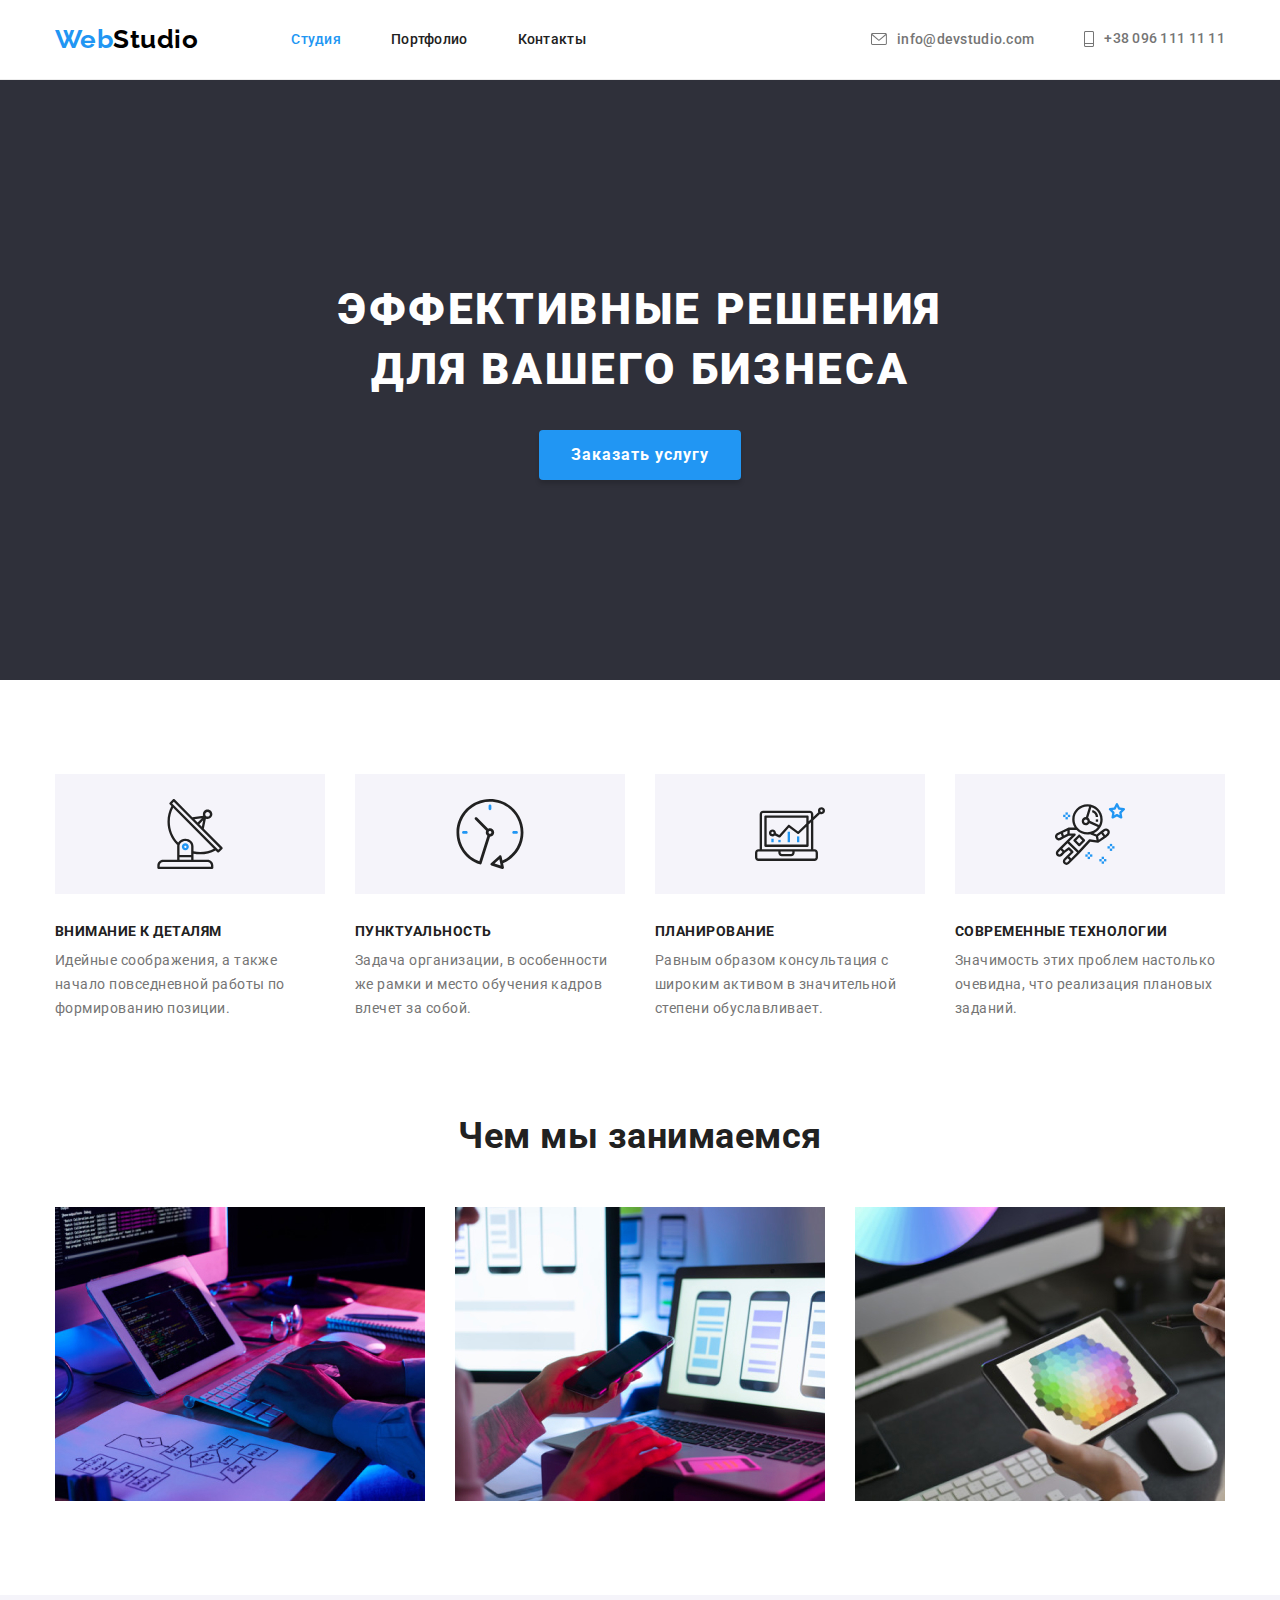
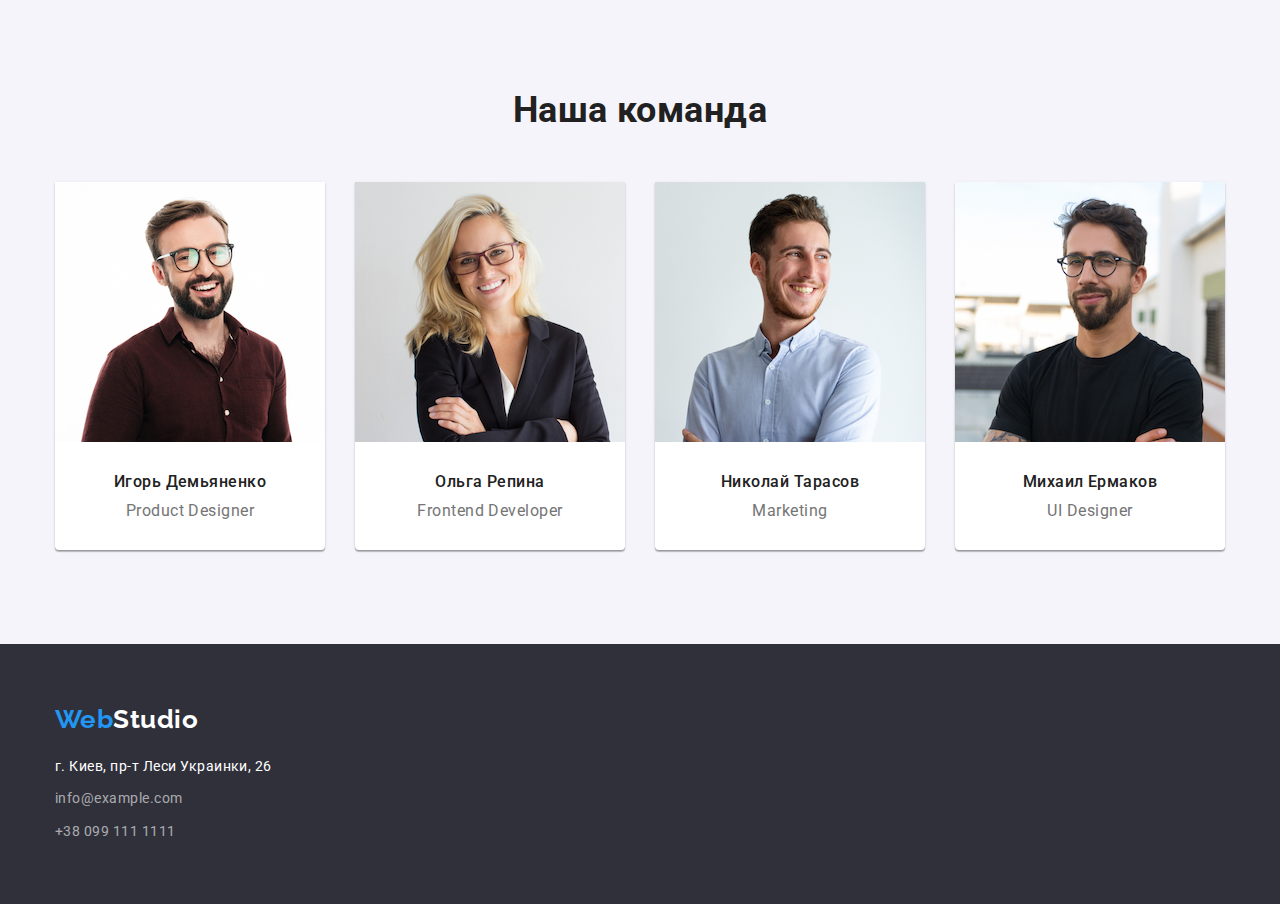
==== index.html @ 8b94e5d0 "Добавляет иконки в секцию особенностей" ====
<!DOCTYPE html>
<html lang="ru">

<head>
  <meta charset="UTF-8">
  <meta http-equiv="X-UA-Compatible" content="IE=edge">
  <meta name="viewport" content="width=device-width, initial-scale=1.0">
  <title>WebStudio | эффективные решения для вашего бизнеса</title>
  <link rel="preconnect" href="https://fonts.gstatic.com">
  <link
    href="https://fonts.googleapis.com/css2?family=Raleway:wght@700&family=Roboto:wght@400;500;700;900&display=swap"
    rel="stylesheet">
  <link rel="stylesheet"
    href="https://cdnjs.cloudflare.com/ajax/libs/modern-normalize/1.0.0/modern-normalize.min.css">
  <link rel="stylesheet" href="./css/styles.css">
</head>

<body>

  <!-- Шапка сайта -->
  <header class="main-header">
    <div class="header-container container">
      <nav class="navigation">
        <a class="logo link" href="./index.html" lang="en">
          <span class="logo-accent">Web</span>Studio
        </a>
        <ul class="menu list">
          <li class="menu-item">
            <a class="menu-link link current" href="./index.html">Студия</a>
          </li>
          <li class="menu-item">
            <a class="menu-link link" href="./portfolio.html">Портфолио</a>
          </li>
          <li class="menu-item">
            <a class="menu-link link" href="">Контакты</a>
          </li>
        </ul>
      </nav>
      <ul class="contacts list">
        <li class="contacts-item">
          <a class="contacts-link link" href="mailto:info@devstudio.com" target="_blank"
            rel="noopener noreferrer">
            <svg class="contacts-link-icon" width="16px" height="12px">
              <use href="/images/svg/icons.svg#icon-mail"></use>
            </svg>
            info@devstudio.com
          </a>
        </li>
        <li class="contacts-item">
          <a class="contacts-link link" href="tel:+380961111111">
            <svg class="contacts-link-icon" width="10px" height="16px">
              <use href="/images/svg/icons.svg#icon-phone"></use>
            </svg>+38 096 111 11 11</a>
        </li>
      </ul>
    </div>
  </header>

  <main>

    <!-- Секция герой -->
    <section class="hero">
      <div class="container">
        <h1 class="heading">Эффективные решения для вашего бизнеса</h1>
        <button class="hero-button" type="button">Заказать услугу</button>
      </div>
    </section>

    <!-- Секция особенноестей -->
    <section class="features">
      <div class="container">
        <h2 class="visually-hidden">Наши особенности</h2>
        <ul class="features-list list">
          <li class="features-item">
            <div class="features-item-illustration">
              <svg class="features-item-illustration-icon" width="70px" height="70px">
                <use href="/images/svg/icons.svg#icon-antenna"></use>
              </svg>
            </div>
            <h3 class="features-heading">Внимание к деталям</h3>
            <p class="features-paragraph">Идейные соображения, а также начало
              повседневной работы по формированию позиции.</p>
          </li>
          <li class="features-item">
            <div class="features-item-illustration">
              <svg class="features-item-illustration-icon" width="70px" height="70px">
                <use href="/images/svg/icons.svg#icon-clock"></use>
              </svg>
            </div>
            <h3 class="features-heading">Пунктуальность</h3>
            <p class="features-paragraph">Задача организации, в особенности же
              рамки и место обучения кадров влечет за собой.</p>
          </li>
          <li class="features-item">
            <div class="features-item-illustration">
              <svg class="features-item-illustration-icon" width="70px" height="70px">
                <use href="/images/svg/icons.svg#icon-diagram"></use>
              </svg>
            </div>
            <h3 class="features-heading">Планирование</h3>
            <p class="features-paragraph">Равным образом консультация с широким
              активом в значительной степени обуславливает.</p>
          </li>
          <li class="features-item">
            <div class="features-item-illustration">
              <svg class="features-item-illustration-icon" width="70px" height="70px">
                <use href="/images/svg/icons.svg#icon-astronaut"></use>
              </svg>
            </div>
            <h3 class="features-heading">Современные технологии</h3>
            <p class="features-paragraph">Значимость этих проблем настолько
              очевидна, что реализация плановых заданий.</p>
          </li>
        </ul>
      </div>
    </section>

    <!-- Секция "Чем мы занимаемся"-->
    <section class="doing">
      <div class="container">
        <h2 class="section-heading">Чем мы занимаемся</h2>
        <ul class="doing-list list">
          <li class="doing-item">
            <img src="./images/work-process/work-process-1.jpg"
              alt="Программист пишет код" width="370" height="294">
          </li>
          <li class="doing-item">
            <img src="./images/work-process/work-process-2.jpg"
              alt="Дизайнер разрабатывает интерфейс" width="370" height="294">
          </li>
          <li class="doing-item">
            <img src="./images/work-process/work-process-3.jpg"
              alt="Дизайнер подбирает палитру на планшете" width="370" height="294">
          </li>
        </ul>
      </div>
    </section>

    <!-- Секция "Наша команда"-->
    <section class="team">
      <div class="container">
        <h2 class="section-heading">Наша команда</h2>
        <ul class="team-list list">
          <li class="team-item">
            <img src="./images/team/ihor-demianenko.jpg"
              alt="Член команды позирует для фото и улыбается" width="270" height="260">
            <div class="team-desc">
              <h3 class="section-subheading">Игорь Демьяненко</h3>
              <p class="profession" lang="en">Product Designer</p>
            </div>
          </li>
          <li class="team-item">
            <img src="./images/team/olha-repina.jpg"
              alt="Член команды позирует для фото и улыбается" width="270" height="260">
            <div class="team-desc">
              <h3 class="section-subheading">Ольга Репина</h3>
              <p class="profession" lang="en">Frontend Developer</p>
            </div>
          </li>
          <li class="team-item">
            <img src="./images/team/nykolai-tarasov.jpg"
              alt="Член команды позирует для фото и улыбается" width="270" height="260">
            <div class="team-desc">
              <h3 class="section-subheading">Николай Тарасов</h3>
              <p class="profession" lang="en">Marketing</p>
            </div>
          </li>
          <li class="team-item">
            <img src="./images/team/mykhayl-ermakov.jpg"
              alt="Член команды позирует для фото и улыбается" width="270" height="260">
            <div class="team-desc">
              <h3 class="section-subheading">Михаил Ермаков</h3>
              <p class="profession" lang="en">UI Designer</p>
            </div>
          </li>
        </ul>
      </div>
    </section>
  </main>

  <!-- Футер сайта -->
  <footer class="main-footer">
    <div class="container">
      <a class="footer-logo link" href="./index.html" lang="en">
        <span class="logo-accent">Web</span>Studio
      </a>
      <address class="footer-contacts">
        <ul class="list">
          <li class="footer-contacts-item">
            <a class="address-link link" href="https://goo.gl/maps/T2K9LCpTaU9NKCbx8"
              target="_blank" rel="noopener noreferrer">г. Киев, пр-т Леси Украинки,
              26</a>
          </li>
          <li class="footer-contacts-item">
            <a class="footer-contacts-link link" href="mailto:info@devstudio.com"
              target="_blank" rel="noopener noreferrer">info@example.com</a>
          </li>
          <li class="footer-contacts-item">
            <a class="footer-contacts-link link" href="tel:+380961111111">+38 099 111
              1111</a>
          </li>
        </ul>
      </address>
    </div>
  </footer>
</body>

</html>
---- css/styles.css ----
:root {
  --main-font: 'Roboto', sans-serif;
  --secondary-font: 'Raleway', sans-serif;
  --main-text-color: #212121;
  --secondary-text-color: #ffffff;
  --paragraph-text-color: #757575;
  --main-background-color: #ffffff;
  --secondary-background-color: #f5f4fa;
  --accent-color: #2196f3;
}

body {
  font-family: var(--main-font);
  color: var(--main-text-color);
  letter-spacing: 0.03em;
  background-color: var(--main-background-color);
}

/* Компоненты */
h1,
h2,
h3,
h4,
h5,
h6,
p {
  margin-top: 0;
  margin-bottom: 0;
}

ul,
ol {
  margin-top: 0;
  margin-bottom: 0;
  padding-left: 0;
}

img {
  display: block;
}

.link {
  color: var(--main-text-color);
  text-decoration: none;
}

.list {
  list-style: none;
}

.container {
  width: 1200px;
  padding-left: 15px;
  padding-right: 15px;
  margin-left: auto;
  margin-right: auto;
}

.section-heading {
  margin-bottom: 50px;
  font-size: 36px;
  line-height: 1.17;
  text-align: center;
}

/* Шапка сайта */

.main-header {
  border-bottom: 1px solid #ececec;
}

.header-container {
  display: flex;
}

.navigation,
.menu {
  display: flex;
  align-items: center;
}

.logo {
  margin-right: 93px;
  color: #000000;
  font-family: var(--secondary-font);
  font-weight: 700;
  font-size: 26px;
  line-height: 1.19;
}

.menu-item:not(:last-child) {
  margin-right: 50px;
}

.menu-link {
  display: block;
  padding-top: 32px;
  padding-bottom: 31px;
  font-weight: 500;
  font-size: 14px;
  line-height: 1.14;
  letter-spacing: 0.02em;
}

.contacts-link {
  display: flex;
  align-items: center;
  color: var(--paragraph-text-color);
  font-weight: 500;
  font-size: 14px;
  line-height: 1.14;
  letter-spacing: 0.02em;
}

.contacts-link-icon {
  display: block;
  margin-right: 10px;
  fill: var(--paragraph-text-color);
}

.contacts {
  display: flex;
  align-items: center;
  margin-left: auto;
}

.contacts-item:not(:last-child) {
  margin-right: 50px;
}

.logo-accent,
.current,
.menu-link:hover,
.menu-link:focus,
.contacts-link:hover,
.contacts-link:focus {
  color: var(--accent-color);
}

.contacts-link:hover .contacts-link-icon,
.contacts-link:focus .contacts-link-icon {
  fill: var(--accent-color);
}

/* Секция герой */
.hero {
  padding-top: 200px;
  padding-bottom: 200px;
  text-align: center;
  background-color: #2f303a;
}

.heading {
  padding-left: 280px;
  padding-right: 280px;
  margin-bottom: 30px;
  color: var(--secondary-text-color);
  font-weight: 900;
  font-size: 44px;
  line-height: 1.36;
  letter-spacing: 0.06em;
  text-transform: uppercase;
}

.hero-button {
  min-width: 200px;
  padding-top: 10px;
  padding-bottom: 10px;
  padding-left: 32px;
  padding-right: 32px;

  color: var(--secondary-text-color);
  font-family: var(--main-font);
  font-weight: 700;
  font-size: 16px;
  line-height: 1.87;
  letter-spacing: 0.06em;
  background-color: var(--accent-color);

  cursor: pointer;
  border: none;
  border-radius: 4px;
  box-shadow: 0px 4px 4px rgba(0, 0, 0, 0.15);
}
.hero-button:hover,
.hero-button:focus {
  background-color: #188ce8;
}

/* Секция особенностей */
.features {
  padding-top: 94px;
  padding-bottom: 47px;
}

.features-list {
  display: flex;
}

.visually-hidden {
  position: absolute;
  width: 1px;
  height: 1px;
  margin: -1px;
  border: 0;
  padding: 0;

  white-space: nowrap;
  clip-path: inset(100%);
  clip: rect(0 0 0 0);
  overflow: hidden;
}

.features-item-illustration {
  display: flex;
  justify-content: center;
  align-items: center;
  width: 270px;
  height: 120px;
  margin-bottom: 30px;
  background-color: var(--secondary-background-color);
}

.features-heading {
  margin-bottom: 10px;
  font-size: 14px;
  line-height: 1.14;
  text-transform: uppercase;
}

.features-paragraph {
  color: var(--paragraph-text-color);
  font-size: 14px;
  line-height: 1.71;
}

.features-item {
  flex-basis: calc((100% - 90px) / 4);
}

.features-item:not(:last-child) {
  margin-right: 30px;
}

/* Секция "Чем мы занимаемся" */
.doing {
  padding-top: 47px;
  padding-bottom: 94px;
}

.doing-list {
  display: flex;
}

.doing-item:not(:last-child) {
  margin-right: 30px;
}

/* Секция "Наша команда" */
.team {
  padding-top: 94px;
  padding-bottom: 94px;
  background-color: var(--secondary-background-color);
}

.team-list {
  display: flex;
  margin: -15px;
}

.team-item {
  margin: 15px;
  background: var(--main-background-color);
  box-shadow: 0px 1px 3px rgba(0, 0, 0, 0.12), 0px 1px 1px rgba(0, 0, 0, 0.14),
    0px 2px 1px rgba(0, 0, 0, 0.2);
  border-radius: 0px 0px 4px 4px;
}

.team-desc {
  padding-top: 30px;
  padding-bottom: 30px;
}

.section-subheading {
  font-weight: 500;
  font-size: 16px;
  line-height: 1.19;
  text-align: center;
  margin-bottom: 10px;
}

.profession {
  color: var(--paragraph-text-color);
  font-size: 16px;
  line-height: 1.19;
  text-align: center;
}

/* Футер сайта */

.main-footer {
  padding-top: 60px;
  padding-bottom: 60px;
  background-color: #2f303a;
}

.footer-logo {
  color: var(--secondary-text-color);
  font-family: var(--secondary-font);
  font-weight: 700;
  font-size: 26px;
  line-height: 1.19;
  display: inline-block;
  margin-bottom: 20px;
}

.footer-contacts {
  font-style: normal;
  font-size: 14px;
  line-height: 1.71;
}

.address-link {
  color: var(--secondary-text-color);
}

.footer-contacts-item:not(:last-child) {
  margin-bottom: 9px;
}

.footer-contacts-link {
  color: rgba(255, 255, 255, 0.6);
}
.footer-logo-accent,
.address-link:focus,
.address-link:hover,
.footer-contacts-link:focus,
.footer-contacts-link:hover {
  color: var(--accent-color);
}

/* Страница портфолио */

/* Секция портфолио */

.portfolio {
  padding-top: 94px;
  padding-bottom: 94px;
}

.filter-list {
  display: flex;
  justify-content: center;
  margin-bottom: 50px;
}

.filter-item:not(:last-child) {
  margin-right: 8px;
}

.filter-button {
  min-width: 73px;
  padding-top: 6px;
  padding-bottom: 6px;
  padding-left: 22px;
  padding-right: 22px;

  font-family: var(--main-font);
  color: var(--main-text-color);
  font-weight: 500;
  font-size: 16px;
  line-height: 1.62;
  background-color: var(--secondary-background-color);

  cursor: pointer;
  border: none;
  border-radius: 4px;
}

.filter-button:hover,
.filter-button:focus {
  color: var(--secondary-text-color);
  background-color: var(--accent-color);
  box-shadow: 0px 3px 1px rgba(0, 0, 0, 0.1), 0px 1px 2px rgba(0, 0, 0, 0.08),
    0px 2px 2px rgba(0, 0, 0, 0.12);
}

.portfolio-list {
  margin: -15px;
  display: flex;
  flex-wrap: wrap;
}

.portfolio-item {
  margin: 15px;
}

.card-content {
  padding-top: 20px;
  padding-bottom: 20px;
  padding-left: 24px;
  padding-right: 24px;

  border-left: 1px solid #eeeeee;
  border-right: 1px solid #eeeeee;
  border-bottom: 1px solid #eeeeee;
  box-sizing: border-box;
}

.portfolio-heading {
  font-size: 18px;
  line-height: 2;
  letter-spacing: 0.06em;
  margin-bottom: 4px;
}

.portfolio-paragraph {
  color: var(--paragraph-text-color);
  font-size: 16px;
  line-height: 1.87;
}
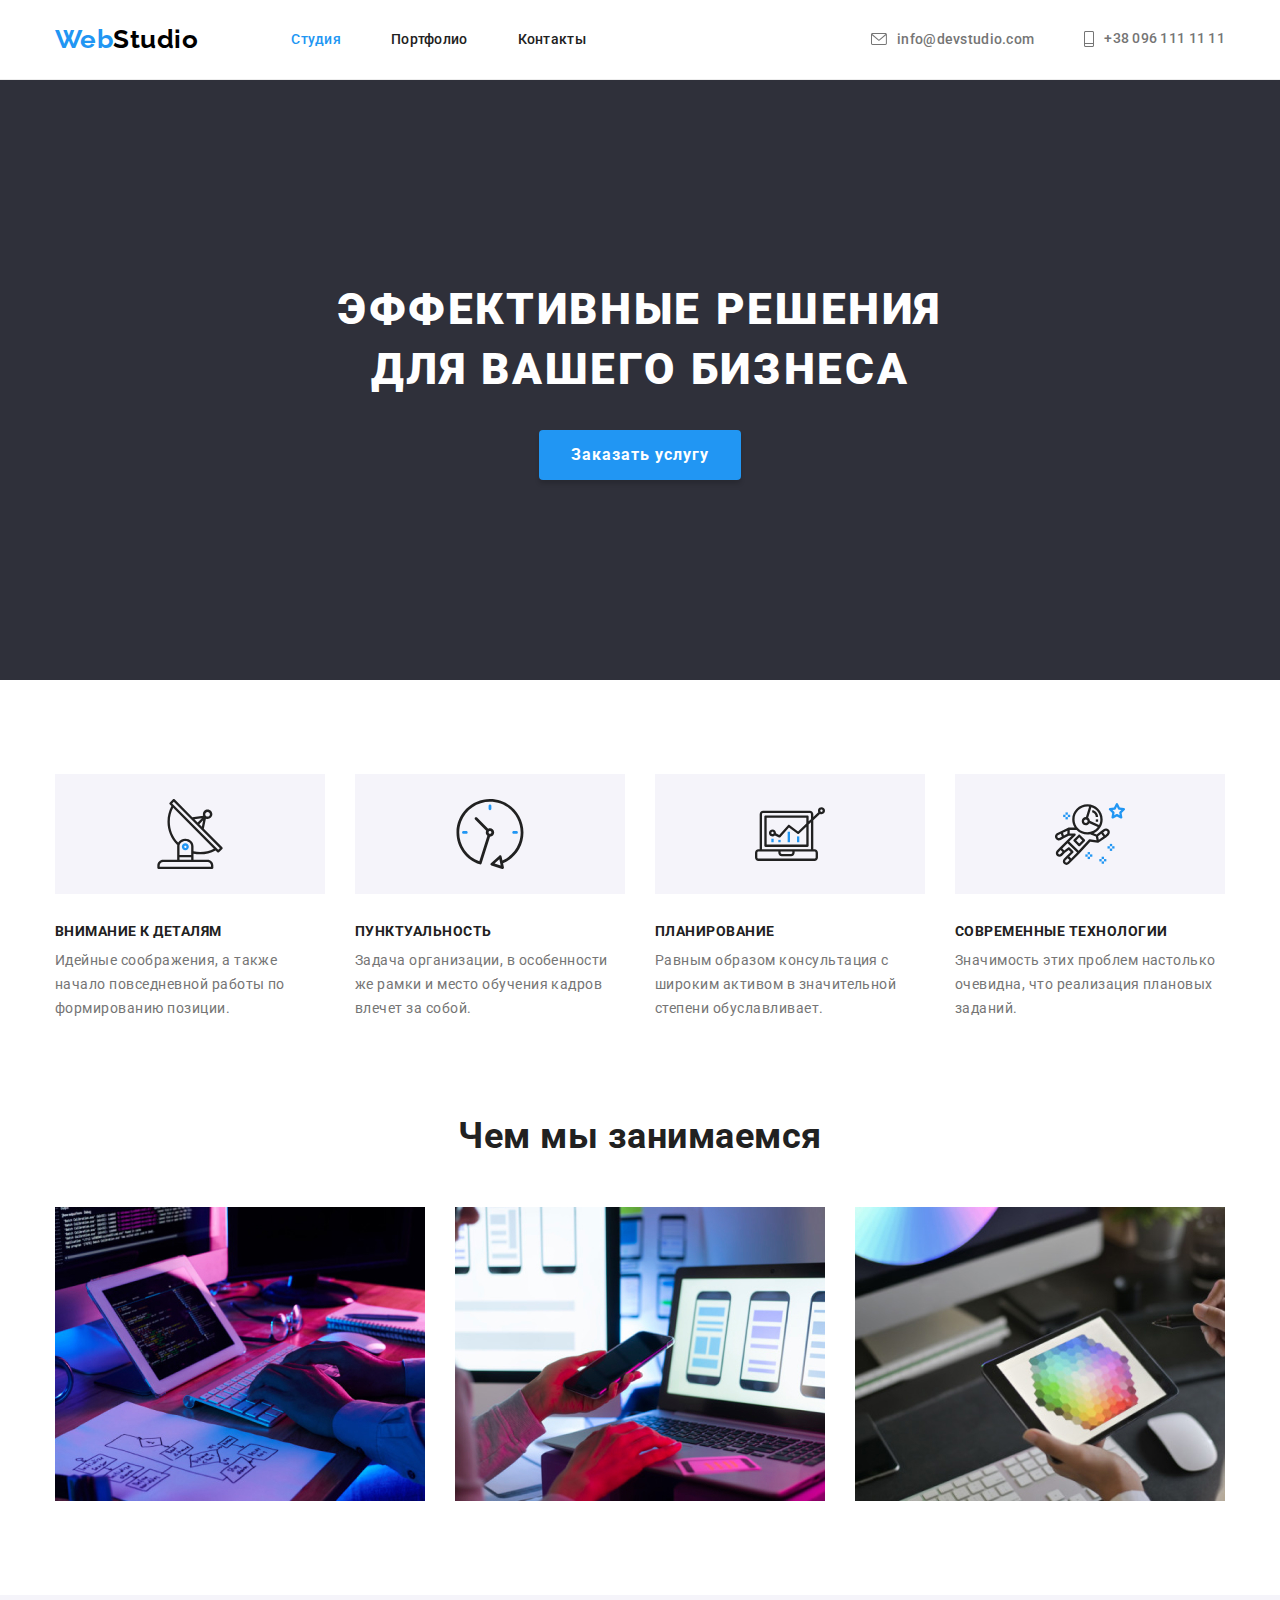
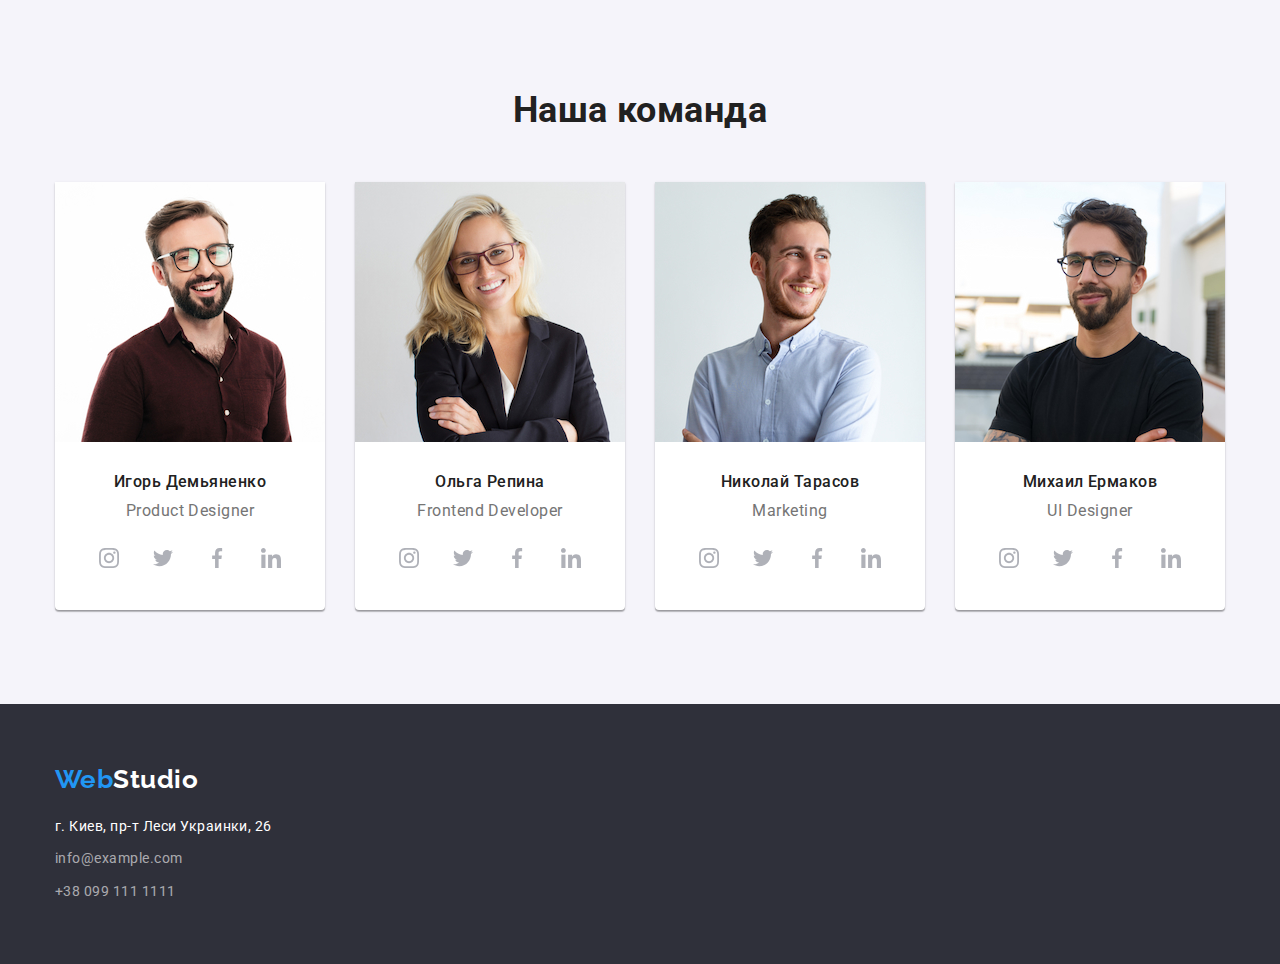
==== commit 96fe681d: "Добавляет команде иконки соцсетей" ====
--- a/index.html
+++ b/index.html
@@ -147,6 +147,37 @@
             <div class="team-desc">
               <h3 class="section-subheading">Игорь Демьяненко</h3>
               <p class="profession" lang="en">Product Designer</p>
+              <ul class="team-social-list list">
+                <li>
+                  <a class="team-social-item-link" href="">
+                    <svg class="team-social-icon" width="20px" height="20px">
+                      <use href="/images/svg/icons.svg#icon-instagram"></use>
+                    </svg>
+                  </a>
+                </li>
+                <li>
+                  <a class="team-social-item-link" href="" href="">
+                    <svg class="team-social-icon" width="20px" height="20px">
+                      <use href="/images/svg/icons.svg#icon-twitter"></use>
+                    </svg>
+                  </a>
+                </li>
+                <li>
+                  <a class="team-social-item-link" href="" href="">
+                    <svg class="team-social-icon" width="20px" height="20px">
+                      <use href="/images/svg/icons.svg#icon-facebook"></use>
+                    </svg>
+                  </a>
+                </li>
+                <!-- <-- class="team-social-item"? -->
+                <li>
+                  <a class="team-social-item-link" href="" href="">
+                    <svg class="team-social-icon" width="20px" height="20px">
+                      <use href="/images/svg/icons.svg#icon-linkedin"></use>
+                    </svg>
+                  </a>
+                </li>
+              </ul>
             </div>
           </li>
           <li class="team-item">
@@ -155,6 +186,37 @@
             <div class="team-desc">
               <h3 class="section-subheading">Ольга Репина</h3>
               <p class="profession" lang="en">Frontend Developer</p>
+              <ul class="team-social-list list">
+                <li>
+                  <a class="team-social-item-link" href="">
+                    <svg class="team-social-icon" width="20px" height="20px">
+                      <use href="/images/svg/icons.svg#icon-instagram"></use>
+                    </svg>
+                  </a>
+                </li>
+                <li>
+                  <a class="team-social-item-link" href="" href="">
+                    <svg class="team-social-icon" width="20px" height="20px">
+                      <use href="/images/svg/icons.svg#icon-twitter"></use>
+                    </svg>
+                  </a>
+                </li>
+                <li>
+                  <a class="team-social-item-link" href="" href="">
+                    <svg class="team-social-icon" width="20px" height="20px">
+                      <use href="/images/svg/icons.svg#icon-facebook"></use>
+                    </svg>
+                  </a>
+                </li>
+                <!-- <-- class="team-social-item"? -->
+                <li>
+                  <a class="team-social-item-link" href="" href="">
+                    <svg class="team-social-icon" width="20px" height="20px">
+                      <use href="/images/svg/icons.svg#icon-linkedin"></use>
+                    </svg>
+                  </a>
+                </li>
+              </ul>
             </div>
           </li>
           <li class="team-item">
@@ -163,6 +225,37 @@
             <div class="team-desc">
               <h3 class="section-subheading">Николай Тарасов</h3>
               <p class="profession" lang="en">Marketing</p>
+              <ul class="team-social-list list">
+                <li>
+                  <a class="team-social-item-link" href="">
+                    <svg class="team-social-icon" width="20px" height="20px">
+                      <use href="/images/svg/icons.svg#icon-instagram"></use>
+                    </svg>
+                  </a>
+                </li>
+                <li>
+                  <a class="team-social-item-link" href="" href="">
+                    <svg class="team-social-icon" width="20px" height="20px">
+                      <use href="/images/svg/icons.svg#icon-twitter"></use>
+                    </svg>
+                  </a>
+                </li>
+                <li>
+                  <a class="team-social-item-link" href="" href="">
+                    <svg class="team-social-icon" width="20px" height="20px">
+                      <use href="/images/svg/icons.svg#icon-facebook"></use>
+                    </svg>
+                  </a>
+                </li>
+                <!-- <-- class="team-social-item"? -->
+                <li>
+                  <a class="team-social-item-link" href="" href="">
+                    <svg class="team-social-icon" width="20px" height="20px">
+                      <use href="/images/svg/icons.svg#icon-linkedin"></use>
+                    </svg>
+                  </a>
+                </li>
+              </ul>
             </div>
           </li>
           <li class="team-item">
@@ -171,6 +264,37 @@
             <div class="team-desc">
               <h3 class="section-subheading">Михаил Ермаков</h3>
               <p class="profession" lang="en">UI Designer</p>
+              <ul class="team-social-list list">
+                <li>
+                  <a class="team-social-item-link" href="">
+                    <svg class="team-social-icon" width="20px" height="20px">
+                      <use href="/images/svg/icons.svg#icon-instagram"></use>
+                    </svg>
+                  </a>
+                </li>
+                <li>
+                  <a class="team-social-item-link" href="" href="">
+                    <svg class="team-social-icon" width="20px" height="20px">
+                      <use href="/images/svg/icons.svg#icon-twitter"></use>
+                    </svg>
+                  </a>
+                </li>
+                <li>
+                  <a class="team-social-item-link" href="" href="">
+                    <svg class="team-social-icon" width="20px" height="20px">
+                      <use href="/images/svg/icons.svg#icon-facebook"></use>
+                    </svg>
+                  </a>
+                </li>
+                <!-- <-- class="team-social-item"? -->
+                <li>
+                  <a class="team-social-item-link" href="" href="">
+                    <svg class="team-social-icon" width="20px" height="20px">
+                      <use href="/images/svg/icons.svg#icon-linkedin"></use>
+                    </svg>
+                  </a>
+                </li>
+              </ul>
             </div>
           </li>
         </ul>
--- a/css/styles.css
+++ b/css/styles.css
@@ -279,6 +279,8 @@
 .team-desc {
   padding-top: 30px;
   padding-bottom: 30px;
+  padding-left: 32px;
+  padding-right: 32px;
 }
 
 .section-subheading {
@@ -290,10 +292,41 @@
 }
 
 .profession {
+  margin-bottom: 16px;
   color: var(--paragraph-text-color);
   font-size: 16px;
   line-height: 1.19;
   text-align: center;
+}
+
+.team-social-list {
+  display: flex;
+  justify-content: space-between;
+}
+
+.team-social-item-link {
+  display: flex;
+  justify-content: center;
+  align-items: center;
+  width: 44px;
+  height: 44px;
+  background-color: var(--main-background-color);
+  border-radius: 50%;
+}
+
+.team-social-item-link:hover,
+.team-social-item-link:focus {
+  background-color: var(--accent-color);
+}
+
+.team-social-icon {
+  display: inline-block;
+  fill: #afb1b8;
+}
+
+.team-social-item-link:hover .team-social-icon,
+.team-social-item-link:focus .team-social-icon {
+  fill: var(--secondary-text-color);
 }
 
 /* Футер сайта */
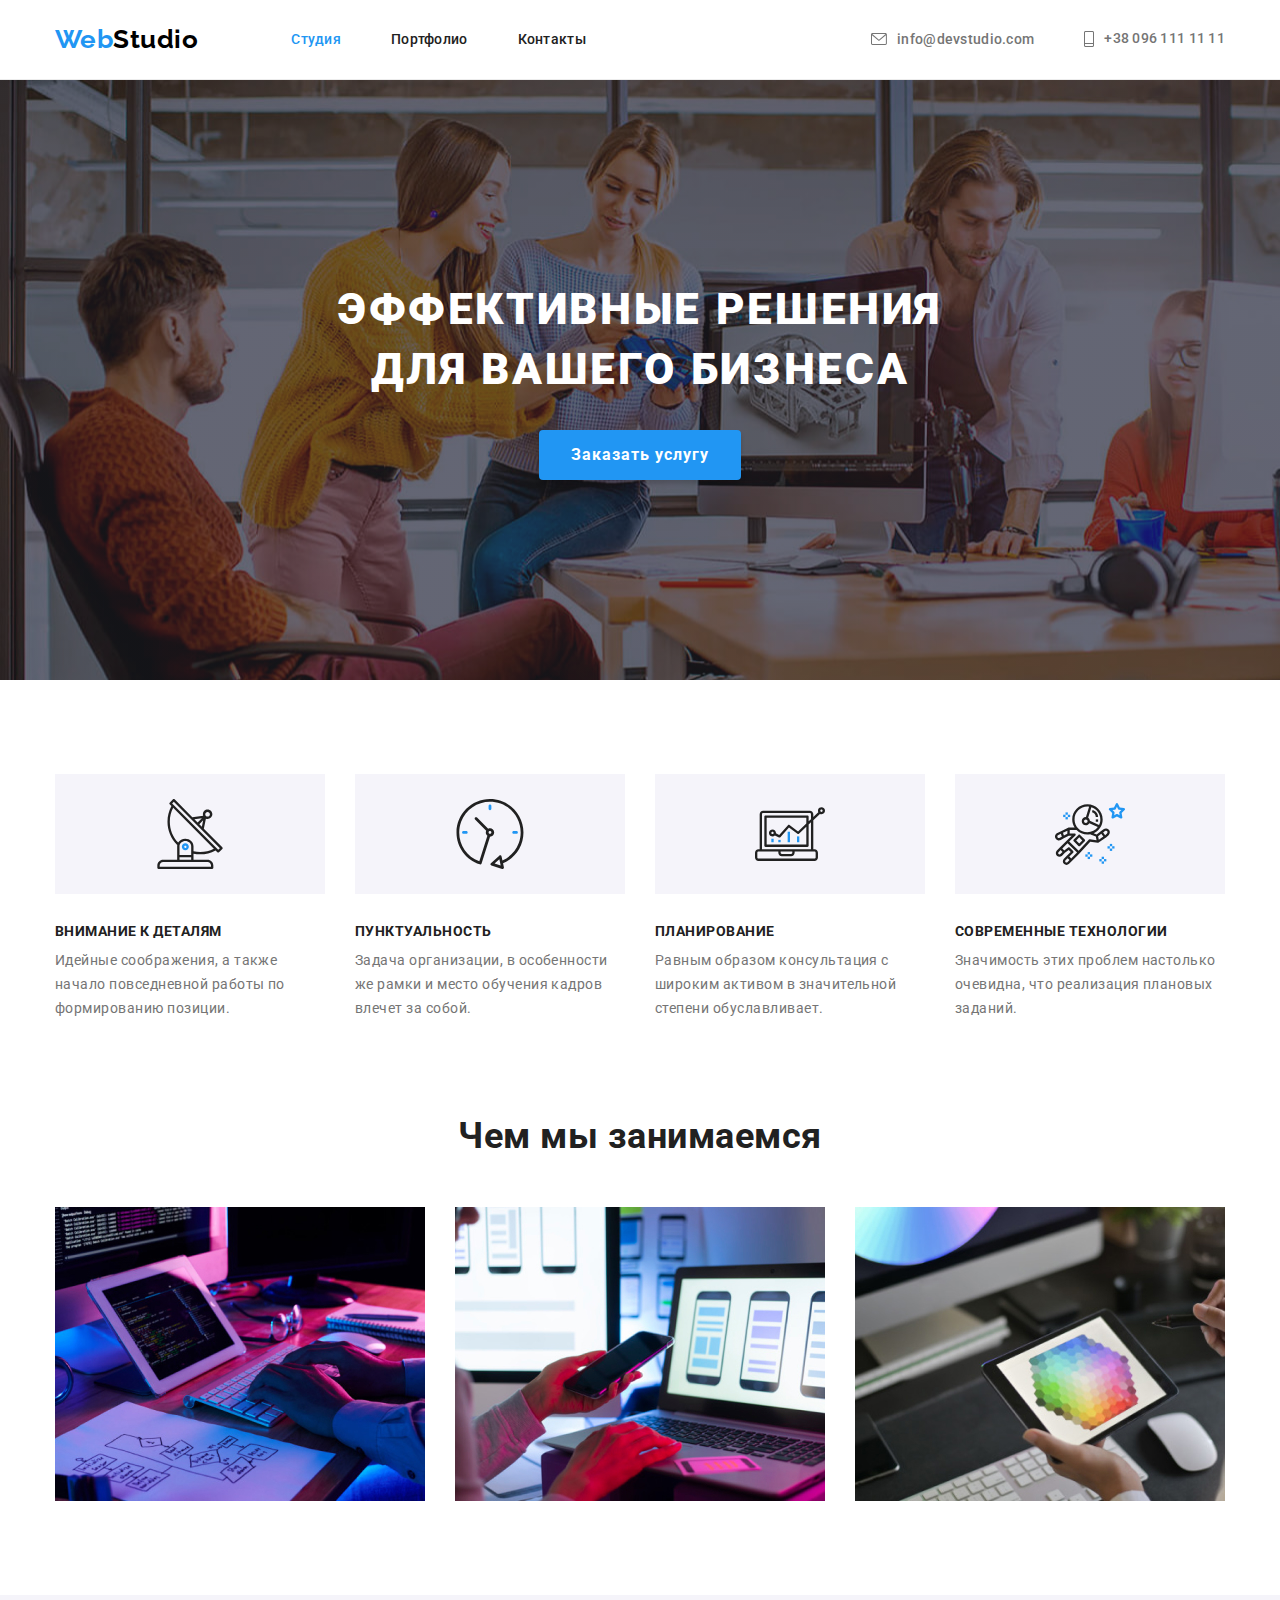
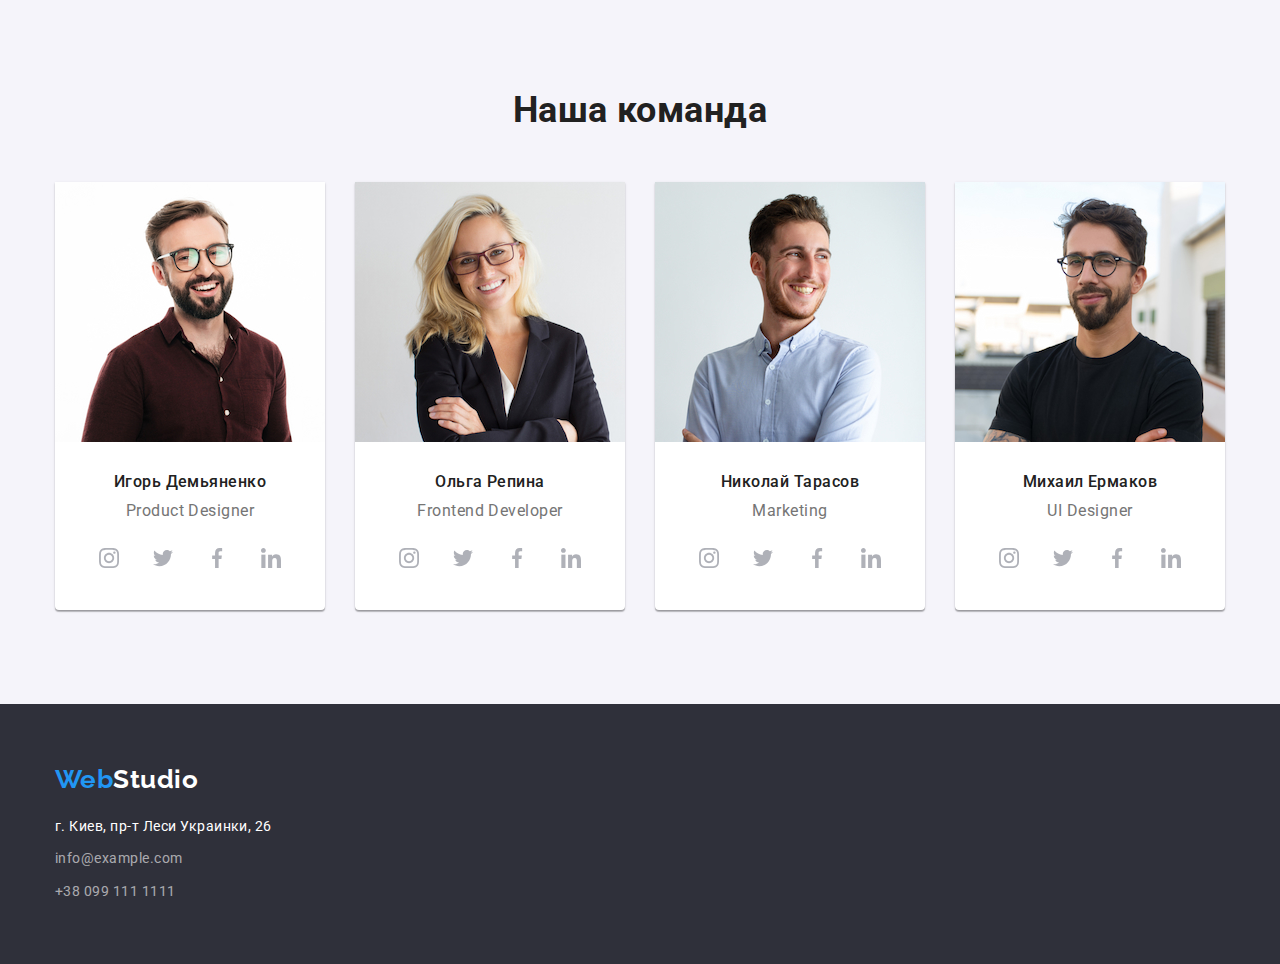
==== commit eb69e432: "Создает фон в секции герой" ====
--- a/index.html
+++ b/index.html
@@ -286,7 +286,6 @@
                     </svg>
                   </a>
                 </li>
-                <!-- <-- class="team-social-item"? -->
                 <li>
                   <a class="team-social-item-link" href="" href="">
                     <svg class="team-social-icon" width="20px" height="20px">
--- a/css/styles.css
+++ b/css/styles.css
@@ -144,10 +144,19 @@
 
 /* Секция герой */
 .hero {
+  max-width: 1600px;
   padding-top: 200px;
   padding-bottom: 200px;
+  margin-left: auto;
+  margin-right: auto;
   text-align: center;
-  background-color: #2f303a;
+  background-color: #c4c4c4;
+  background-image: linear-gradient(
+      hsla(235, 10%, 21%, 0.4),
+      hsla(235, 10%, 21%, 0.4)
+    ),
+    url(../images/hero.jpg);
+  background-size: cover;
 }
 
 .heading {
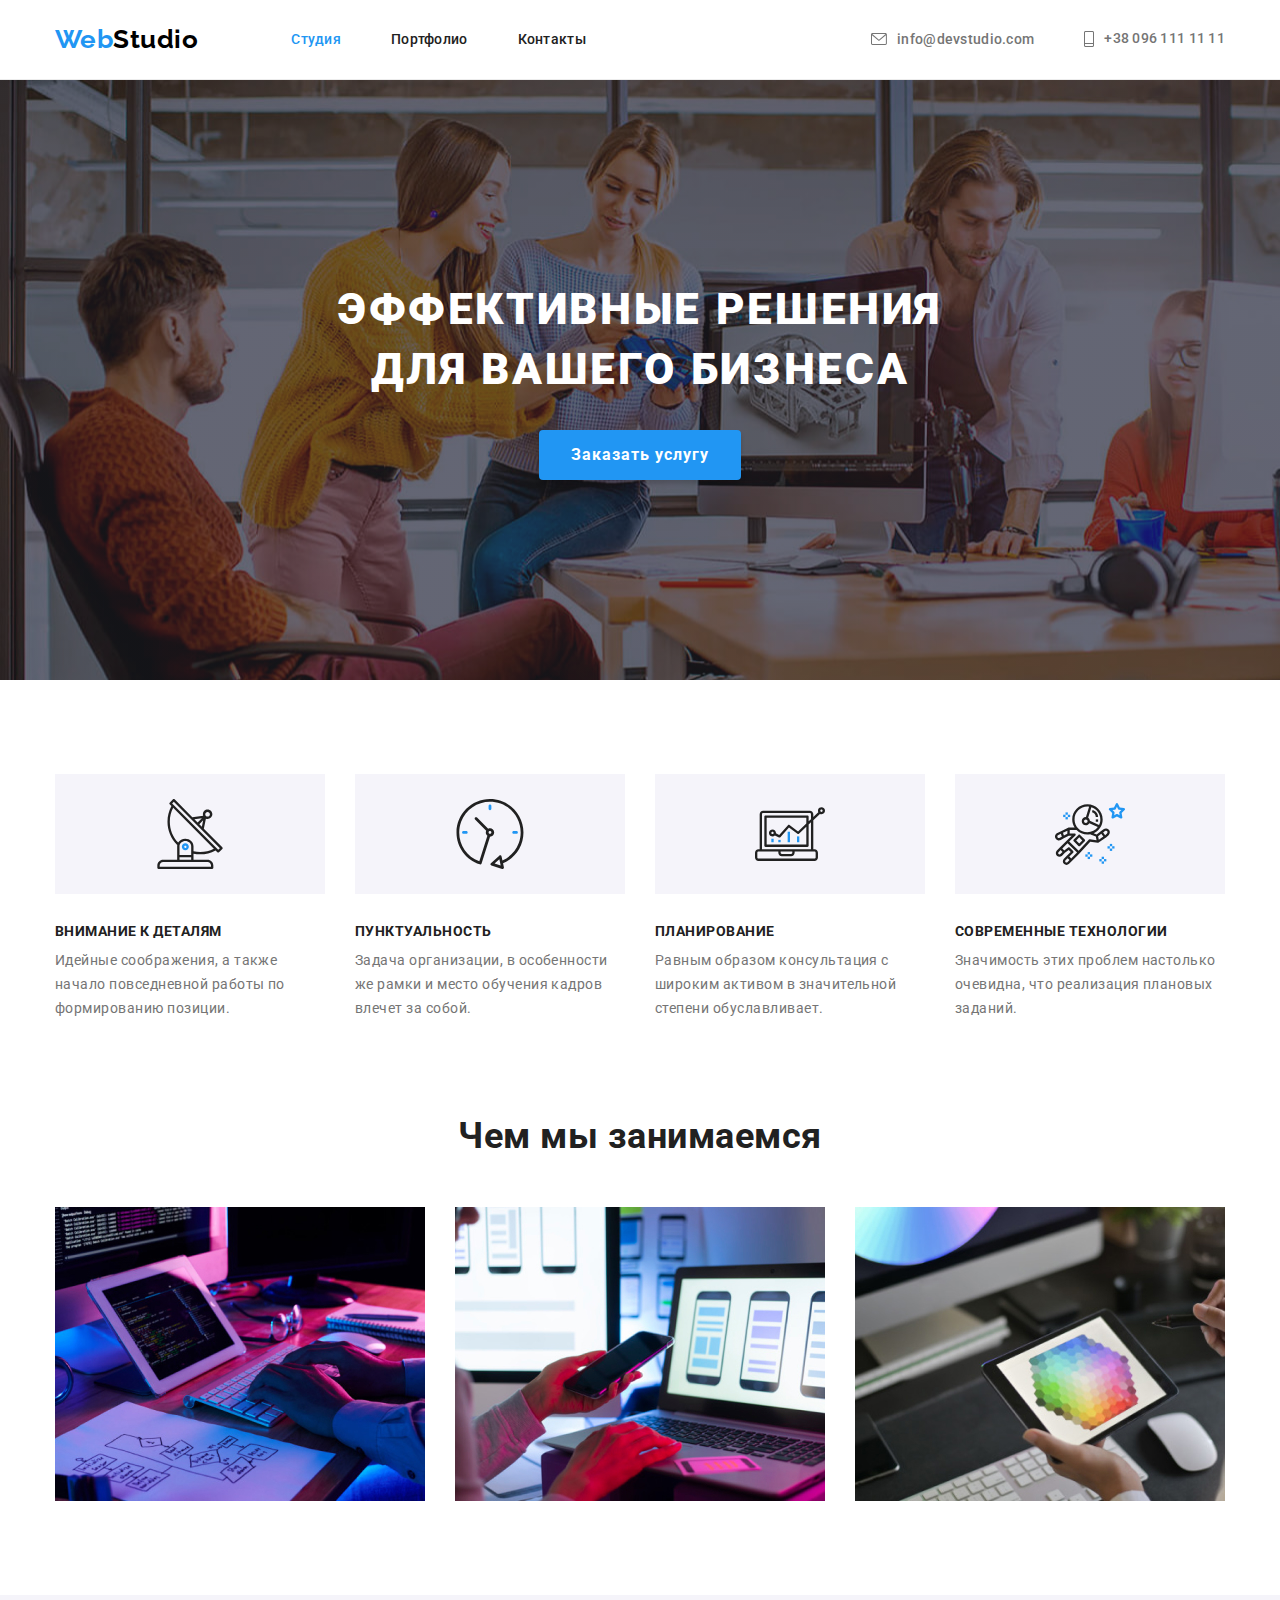
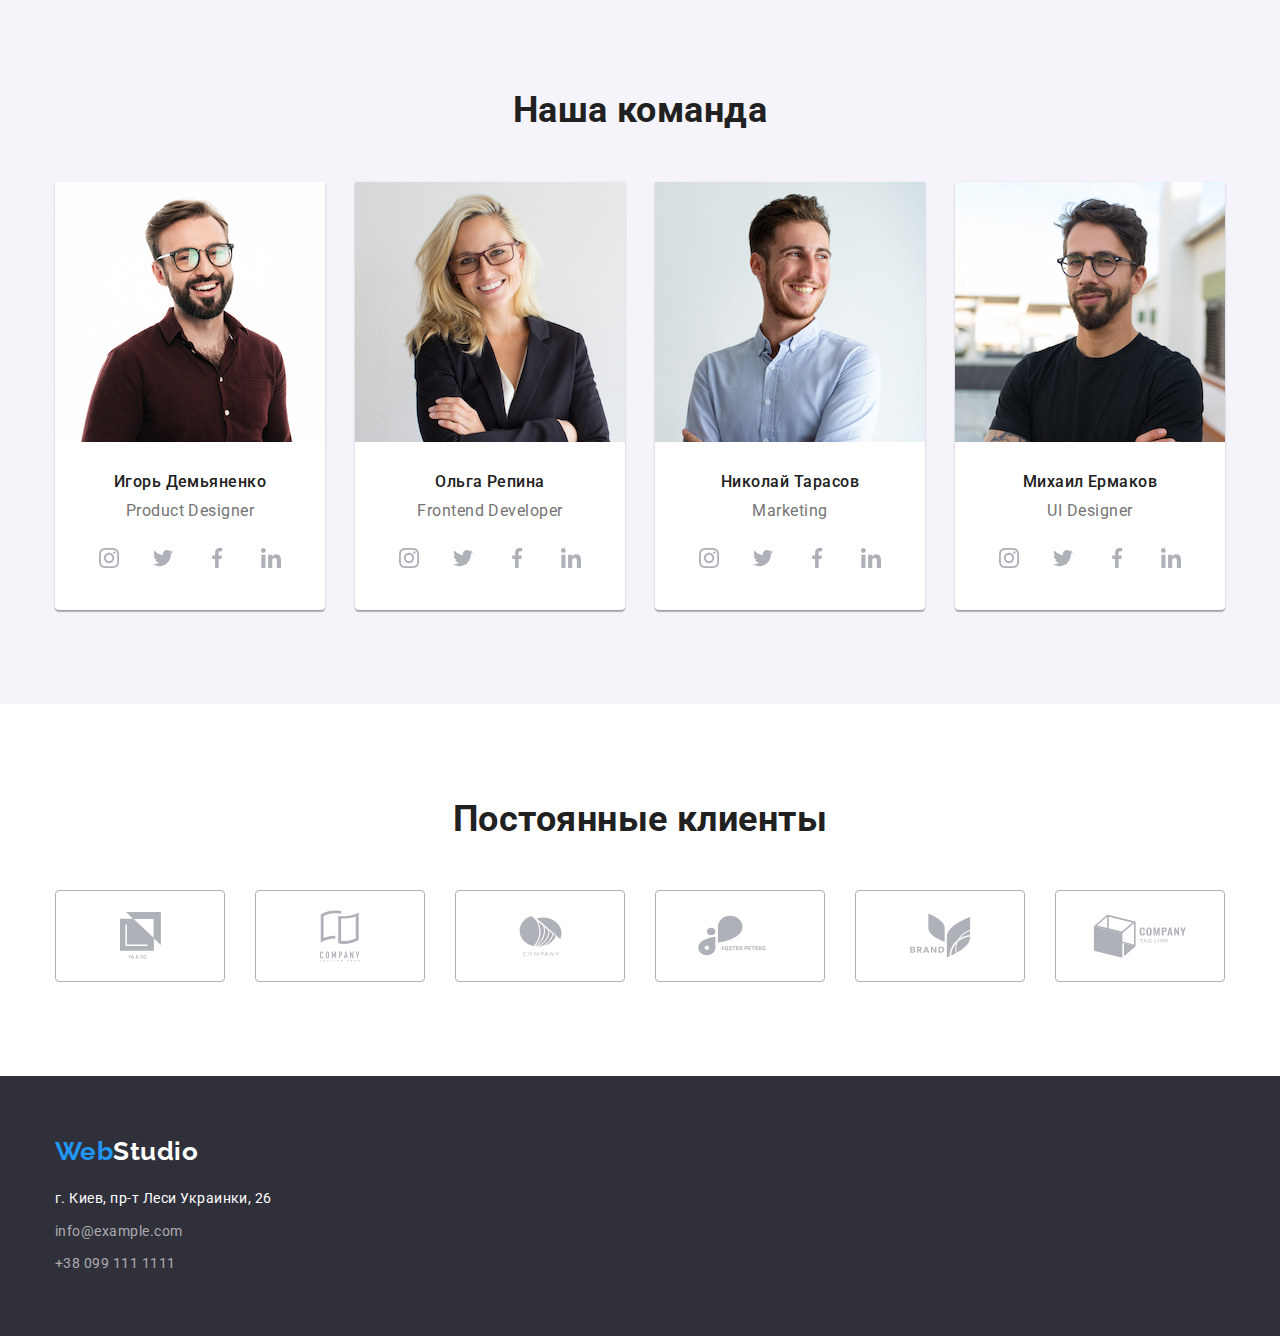
==== commit 9b3a8b97: "Создаёт секцию клиентов" ====
--- a/index.html
+++ b/index.html
@@ -247,7 +247,6 @@
                     </svg>
                   </a>
                 </li>
-                <!-- <-- class="team-social-item"? -->
                 <li>
                   <a class="team-social-item-link" href="" href="">
                     <svg class="team-social-icon" width="20px" height="20px">
@@ -299,6 +298,61 @@
         </ul>
       </div>
     </section>
+    <!-- Секция "Постоянные клиенты"-->
+    <section class="clients">
+      <div class="container">
+        <h2 class="section-heading">Постоянные клиенты</h2>
+        <ul class="clients-list list">
+          <li class="clients-item">
+            <a class="clients-item-link" href="">
+              <svg class="clients-item-icon" width="41px" height="47px">
+                <use href="/images/svg/icons.svg#icon-company1"></use>
+              </svg>
+            </a>
+          </li>
+          <li class="clients-item">
+            <a class="clients-item-link" href="">
+              <svg class="clients-item-icon" width="40px" height="52px">
+                <use href="/images/svg/icons.svg#icon-company2"></use>
+              </svg>
+            </a>
+          </li>
+          <li class="clients-item">
+            <a class="clients-item-link" href="">
+              <svg class="clients-item-icon" width="43px" height="41px">
+                <use href="/images/svg/icons.svg#icon-company3"></use>
+              </svg>
+            </a>
+          </li>
+          <li class="clients-item">
+            <a class="clients-item-link" href="">
+              <svg class="clients-item-icon" width="84px" height="41px">
+                <use href="/images/svg/icons.svg#icon-company4"></use>
+              </svg>
+            </a>
+          </li>
+          <li class="clients-item">
+            <a class="clients-item-link" href="">
+              <svg class="clients-item-icon" width="63px" height="45px">
+                <use href="/images/svg/icons.svg#icon-company5"></use>
+              </svg>
+            </a>
+          </li>
+          <li class="clients-item">
+            <a class="clients-item-link" href="">
+              <svg class="clients-item-icon" width="94px" height="44px">
+                <use href="/images/svg/icons.svg#icon-company6"></use>
+              </svg>
+            </a>
+          </li>
+        </ul>
+      </div>
+    </section>
+
+
+
+
+
   </main>
 
   <!-- Футер сайта -->
--- a/css/styles.css
+++ b/css/styles.css
@@ -7,6 +7,7 @@
   --main-background-color: #ffffff;
   --secondary-background-color: #f5f4fa;
   --accent-color: #2196f3;
+  --icon-color: #afb1b8;
 }
 
 body {
@@ -330,12 +331,48 @@
 
 .team-social-icon {
   display: inline-block;
-  fill: #afb1b8;
+  fill: var(--icon-color);
 }
 
 .team-social-item-link:hover .team-social-icon,
 .team-social-item-link:focus .team-social-icon {
   fill: var(--secondary-text-color);
+}
+
+/* Секция "Постоянные клиенты" */
+.clients {
+  padding-top: 94px;
+  padding-bottom: 94px;
+  background-color: var(--main-background-color);
+}
+
+.clients-list {
+  display: flex;
+  justify-content: space-between;
+}
+
+.clients-item-link {
+  border: 1px solid var(--icon-color);
+  border-radius: 4px;
+  display: flex;
+  justify-content: center;
+  align-items: center;
+  width: 170px;
+  height: 92px;
+}
+
+.clients-item-link:hover,
+.clients-item-link:focus {
+  border: 1px solid var(--accent-color);
+}
+
+.clients-item-icon {
+  fill: var(--icon-color);
+}
+
+.clients-item-link:hover .clients-item-icon,
+.clients-item-link:focus .clients-item-icon {
+  fill: var(--accent-color);
 }
 
 /* Футер сайта */
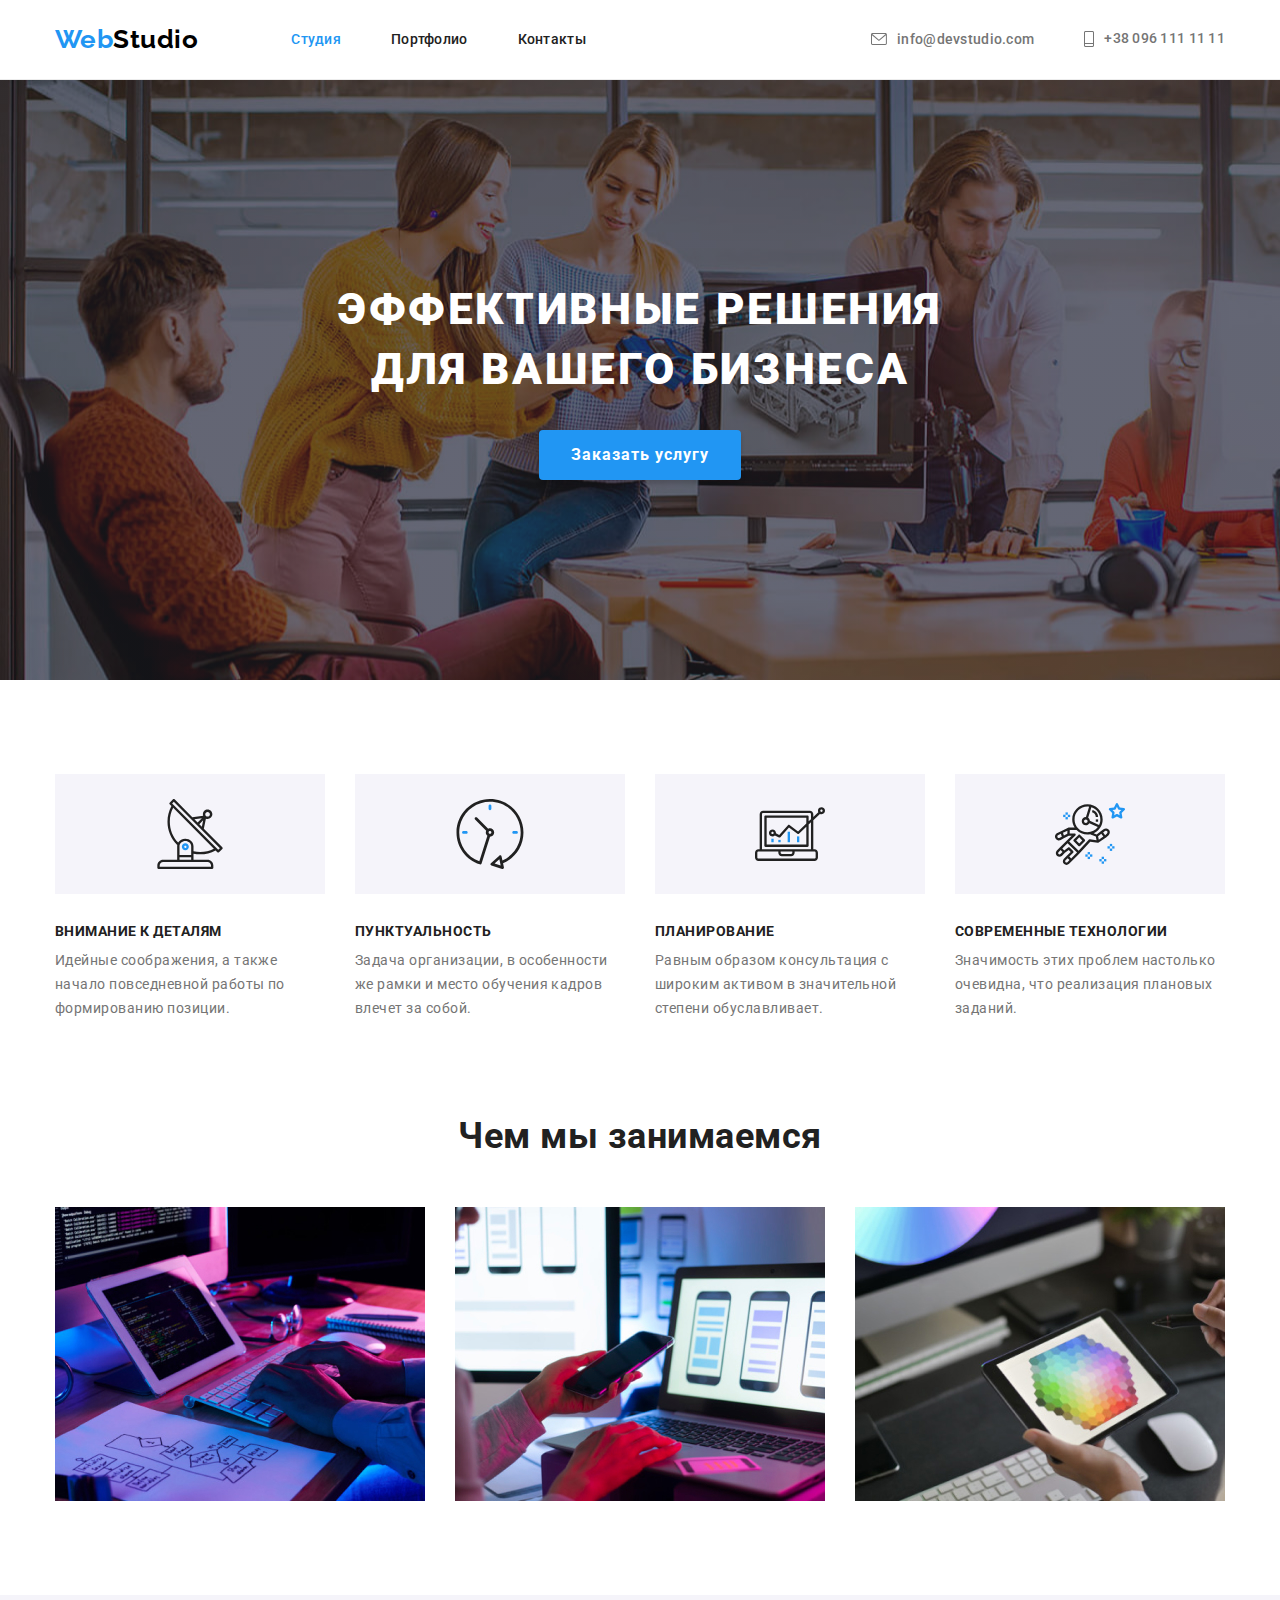
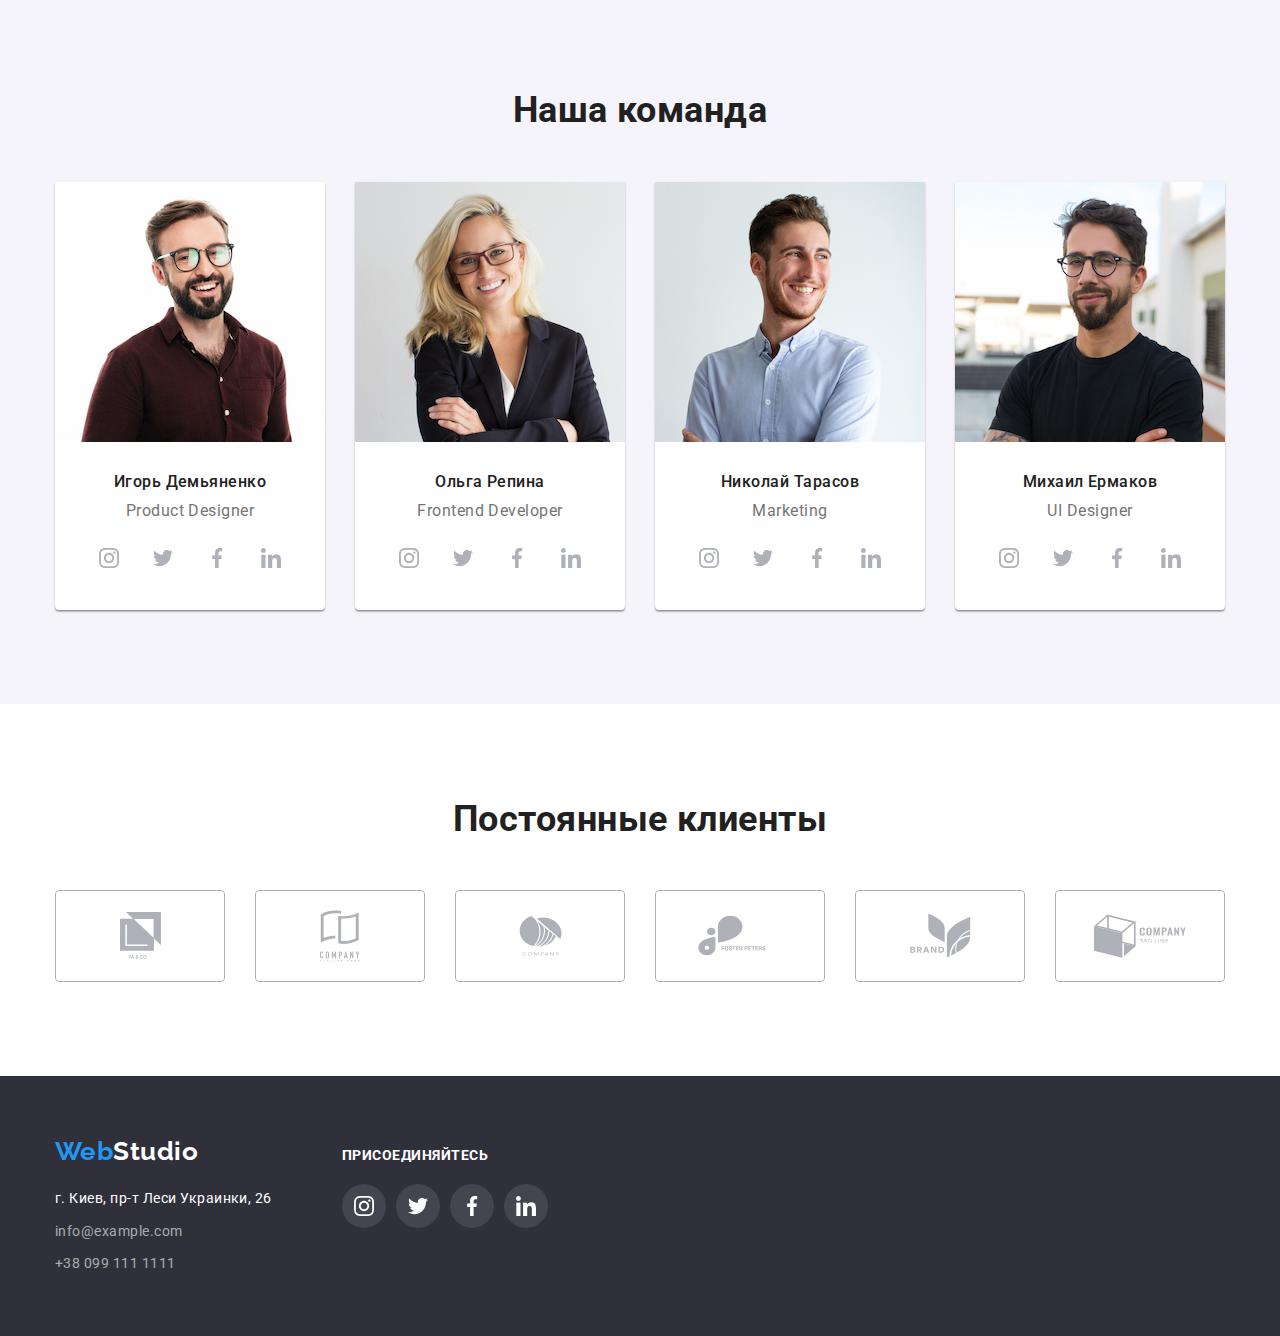
==== commit c5f05e2c: "Добавляет ссылки на соцсети в футер" ====
--- a/index.html
+++ b/index.html
@@ -357,27 +357,63 @@
 
   <!-- Футер сайта -->
   <footer class="main-footer">
-    <div class="container">
-      <a class="footer-logo link" href="./index.html" lang="en">
-        <span class="logo-accent">Web</span>Studio
-      </a>
-      <address class="footer-contacts">
-        <ul class="list">
-          <li class="footer-contacts-item">
-            <a class="address-link link" href="https://goo.gl/maps/T2K9LCpTaU9NKCbx8"
-              target="_blank" rel="noopener noreferrer">г. Киев, пр-т Леси Украинки,
-              26</a>
-          </li>
-          <li class="footer-contacts-item">
-            <a class="footer-contacts-link link" href="mailto:info@devstudio.com"
-              target="_blank" rel="noopener noreferrer">info@example.com</a>
-          </li>
-          <li class="footer-contacts-item">
-            <a class="footer-contacts-link link" href="tel:+380961111111">+38 099 111
-              1111</a>
-          </li>
-        </ul>
-      </address>
+    <div class="footer-container container">
+      <div class="contacts-container">
+        <a class="footer-logo link" href="./index.html" lang="en">
+          <span class="logo-accent">Web</span>Studio
+        </a>
+        <address class="footer-contacts">
+          <ul class="list">
+            <li class="footer-contacts-item">
+              <a class="address-link link" href="https://goo.gl/maps/T2K9LCpTaU9NKCbx8"
+                target="_blank" rel="noopener noreferrer">г. Киев, пр-т Леси Украинки,
+                26</a>
+            </li>
+            <li class="footer-contacts-item">
+              <a class="footer-contacts-link link" href="mailto:info@devstudio.com"
+                target="_blank" rel="noopener noreferrer">info@example.com</a>
+            </li>
+            <li class="footer-contacts-item">
+              <a class="footer-contacts-link link" href="tel:+380961111111">+38 099 111
+                1111</a>
+            </li>
+          </ul>
+        </address>
+      </div>
+      <div class="social-contacts-container">
+        <h3 class="footer-subheading">Присоединяйтесь</h3>
+        <ul class="social-list list">
+          <li>
+            <a class="social-item-link" href="">
+              <svg class="social-icon" width="20px" height="20px">
+                <use href="/images/svg/icons.svg#icon-instagram"></use>
+              </svg>
+            </a>
+          </li>
+          <li>
+            <a class="social-item-link" href="" href="">
+              <svg class="social-icon" width="20px" height="20px">
+                <use href="/images/svg/icons.svg#icon-twitter"></use>
+              </svg>
+            </a>
+          </li>
+          <li>
+            <a class="social-item-link" href="" href="">
+              <svg class="social-icon" width="20px" height="20px">
+                <use href="/images/svg/icons.svg#icon-facebook"></use>
+              </svg>
+            </a>
+          </li>
+          <li>
+            <a class="social-item-link" href="" href="">
+              <svg class="social-icon" width="20px" height="20px">
+                <use href="/images/svg/icons.svg#icon-linkedin"></use>
+              </svg>
+            </a>
+          </li>
+        </ul>
+      </div>
+
     </div>
   </footer>
 </body>
--- a/css/styles.css
+++ b/css/styles.css
@@ -383,6 +383,52 @@
   background-color: #2f303a;
 }
 
+.footer-container {
+  display: flex;
+}
+
+.contacts-container {
+  margin-right: 70px;
+}
+
+.social-contacts-container {
+  padding-top: 12px;
+}
+
+.footer-subheading {
+  margin-bottom: 20px;
+  font-size: 14px;
+  line-height: 1.14;
+  text-transform: uppercase;
+  color: var(--secondary-text-color);
+}
+
+.social-list {
+  display: flex;
+  justify-content: space-between;
+}
+
+.social-item-link {
+  display: flex;
+  justify-content: center;
+  align-items: center;
+  margin-right: 10px;
+  width: 44px;
+  height: 44px;
+  background-color: hsla(0, 0%, 100%, 0.1);
+  border-radius: 50%;
+}
+
+.social-icon {
+  display: inline-block;
+  fill: var(--secondary-text-color);
+}
+
+.social-item-link:hover,
+.social-item-link:focus {
+  background-color: var(--accent-color);
+}
+
 .footer-logo {
   color: var(--secondary-text-color);
   font-family: var(--secondary-font);
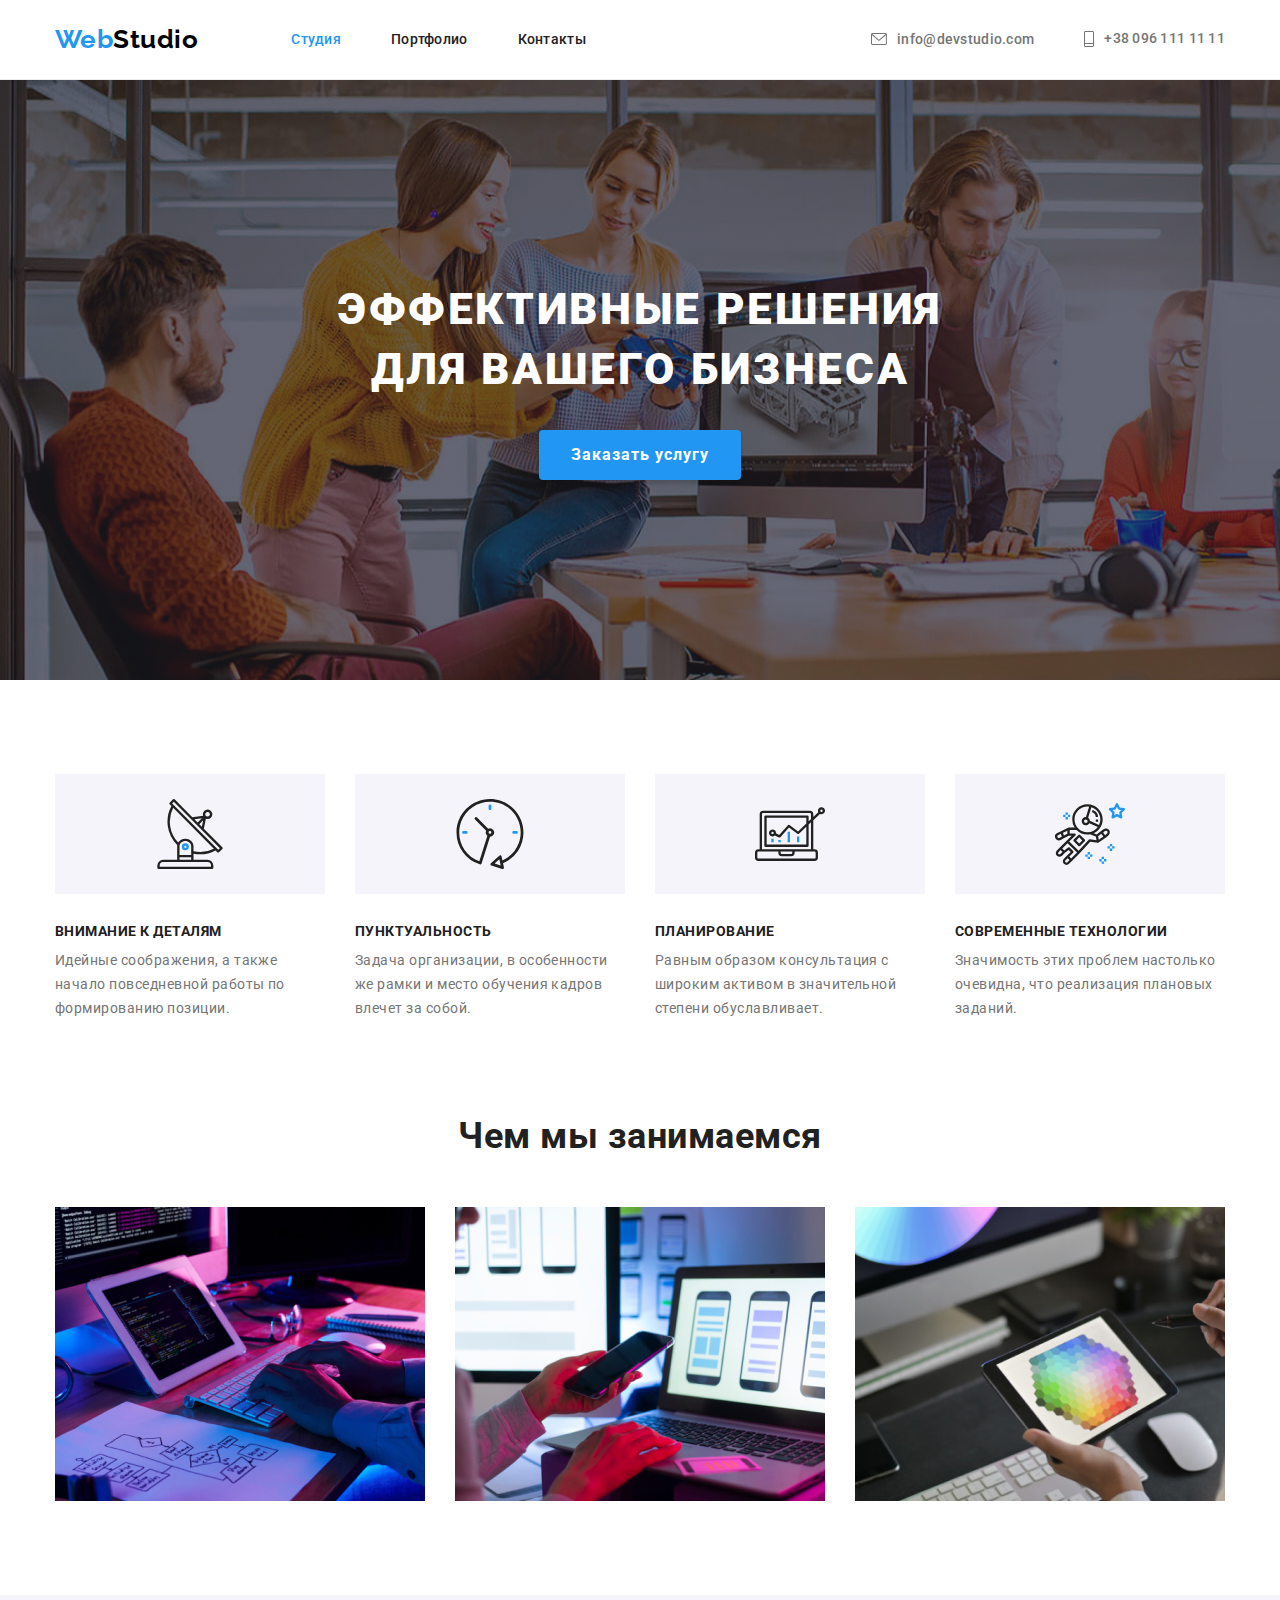
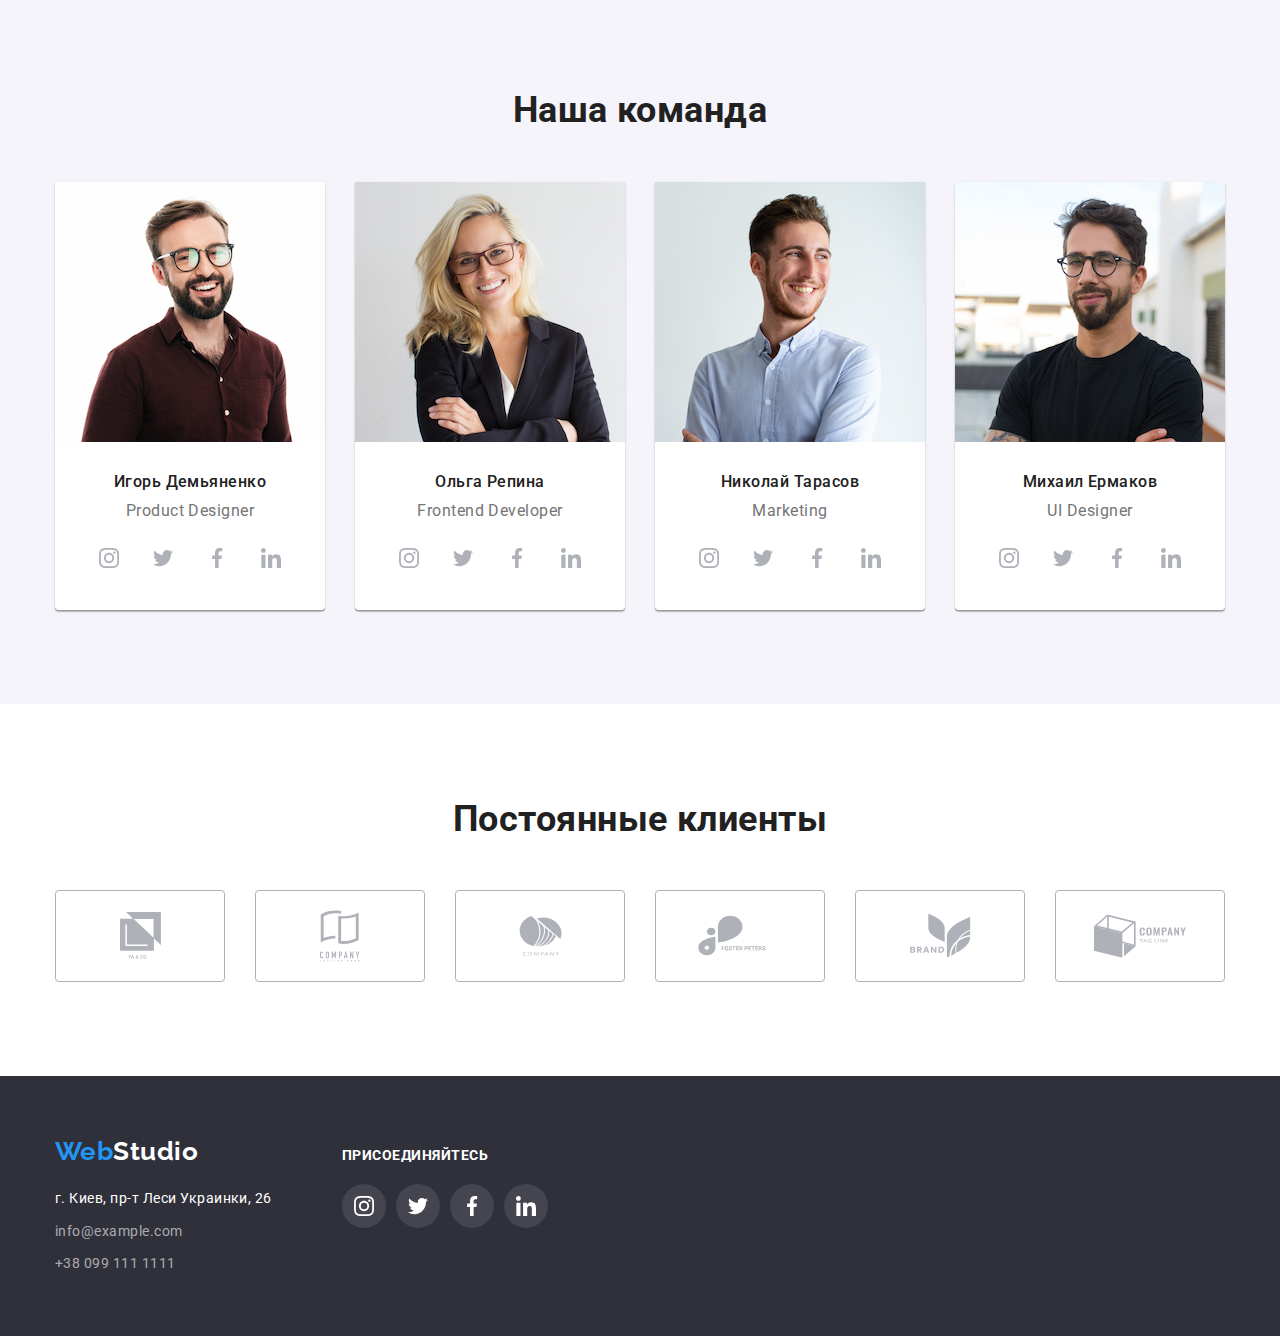
==== commit 993a8f44: "Исправляет ошибку с неверными путями к svg" ====
--- a/index.html
+++ b/index.html
@@ -41,7 +41,7 @@
           <a class="contacts-link link" href="mailto:info@devstudio.com" target="_blank"
             rel="noopener noreferrer">
             <svg class="contacts-link-icon" width="16px" height="12px">
-              <use href="/images/svg/icons.svg#icon-mail"></use>
+              <use href="./images/svg/icons.svg#icon-mail"></use>
             </svg>
             info@devstudio.com
           </a>
@@ -49,7 +49,7 @@
         <li class="contacts-item">
           <a class="contacts-link link" href="tel:+380961111111">
             <svg class="contacts-link-icon" width="10px" height="16px">
-              <use href="/images/svg/icons.svg#icon-phone"></use>
+              <use href="./images/svg/icons.svg#icon-phone"></use>
             </svg>+38 096 111 11 11</a>
         </li>
       </ul>
@@ -74,7 +74,7 @@
           <li class="features-item">
             <div class="features-item-illustration">
               <svg class="features-item-illustration-icon" width="70px" height="70px">
-                <use href="/images/svg/icons.svg#icon-antenna"></use>
+                <use href="./images/svg/icons.svg#icon-antenna"></use>
               </svg>
             </div>
             <h3 class="features-heading">Внимание к деталям</h3>
@@ -84,7 +84,7 @@
           <li class="features-item">
             <div class="features-item-illustration">
               <svg class="features-item-illustration-icon" width="70px" height="70px">
-                <use href="/images/svg/icons.svg#icon-clock"></use>
+                <use href="./images/svg/icons.svg#icon-clock"></use>
               </svg>
             </div>
             <h3 class="features-heading">Пунктуальность</h3>
@@ -94,7 +94,7 @@
           <li class="features-item">
             <div class="features-item-illustration">
               <svg class="features-item-illustration-icon" width="70px" height="70px">
-                <use href="/images/svg/icons.svg#icon-diagram"></use>
+                <use href="./images/svg/icons.svg#icon-diagram"></use>
               </svg>
             </div>
             <h3 class="features-heading">Планирование</h3>
@@ -104,7 +104,7 @@
           <li class="features-item">
             <div class="features-item-illustration">
               <svg class="features-item-illustration-icon" width="70px" height="70px">
-                <use href="/images/svg/icons.svg#icon-astronaut"></use>
+                <use href="./images/svg/icons.svg#icon-astronaut"></use>
               </svg>
             </div>
             <h3 class="features-heading">Современные технологии</h3>
@@ -151,21 +151,21 @@
                 <li>
                   <a class="team-social-item-link" href="">
                     <svg class="team-social-icon" width="20px" height="20px">
-                      <use href="/images/svg/icons.svg#icon-instagram"></use>
-                    </svg>
-                  </a>
-                </li>
-                <li>
-                  <a class="team-social-item-link" href="" href="">
-                    <svg class="team-social-icon" width="20px" height="20px">
-                      <use href="/images/svg/icons.svg#icon-twitter"></use>
-                    </svg>
-                  </a>
-                </li>
-                <li>
-                  <a class="team-social-item-link" href="" href="">
-                    <svg class="team-social-icon" width="20px" height="20px">
-                      <use href="/images/svg/icons.svg#icon-facebook"></use>
+                      <use href="./images/svg/icons.svg#icon-instagram"></use>
+                    </svg>
+                  </a>
+                </li>
+                <li>
+                  <a class="team-social-item-link" href="" href="">
+                    <svg class="team-social-icon" width="20px" height="20px">
+                      <use href="./images/svg/icons.svg#icon-twitter"></use>
+                    </svg>
+                  </a>
+                </li>
+                <li>
+                  <a class="team-social-item-link" href="" href="">
+                    <svg class="team-social-icon" width="20px" height="20px">
+                      <use href="./images/svg/icons.svg#icon-facebook"></use>
                     </svg>
                   </a>
                 </li>
@@ -173,7 +173,7 @@
                 <li>
                   <a class="team-social-item-link" href="" href="">
                     <svg class="team-social-icon" width="20px" height="20px">
-                      <use href="/images/svg/icons.svg#icon-linkedin"></use>
+                      <use href="./images/svg/icons.svg#icon-linkedin"></use>
                     </svg>
                   </a>
                 </li>
@@ -190,29 +190,28 @@
                 <li>
                   <a class="team-social-item-link" href="">
                     <svg class="team-social-icon" width="20px" height="20px">
-                      <use href="/images/svg/icons.svg#icon-instagram"></use>
-                    </svg>
-                  </a>
-                </li>
-                <li>
-                  <a class="team-social-item-link" href="" href="">
-                    <svg class="team-social-icon" width="20px" height="20px">
-                      <use href="/images/svg/icons.svg#icon-twitter"></use>
-                    </svg>
-                  </a>
-                </li>
-                <li>
-                  <a class="team-social-item-link" href="" href="">
-                    <svg class="team-social-icon" width="20px" height="20px">
-                      <use href="/images/svg/icons.svg#icon-facebook"></use>
-                    </svg>
-                  </a>
-                </li>
-                <!-- <-- class="team-social-item"? -->
-                <li>
-                  <a class="team-social-item-link" href="" href="">
-                    <svg class="team-social-icon" width="20px" height="20px">
-                      <use href="/images/svg/icons.svg#icon-linkedin"></use>
+                      <use href="./images/svg/icons.svg#icon-instagram"></use>
+                    </svg>
+                  </a>
+                </li>
+                <li>
+                  <a class="team-social-item-link" href="" href="">
+                    <svg class="team-social-icon" width="20px" height="20px">
+                      <use href="./images/svg/icons.svg#icon-twitter"></use>
+                    </svg>
+                  </a>
+                </li>
+                <li>
+                  <a class="team-social-item-link" href="" href="">
+                    <svg class="team-social-icon" width="20px" height="20px">
+                      <use href="./images/svg/icons.svg#icon-facebook"></use>
+                    </svg>
+                  </a>
+                </li>
+                <li>
+                  <a class="team-social-item-link" href="" href="">
+                    <svg class="team-social-icon" width="20px" height="20px">
+                      <use href="./images/svg/icons.svg#icon-linkedin"></use>
                     </svg>
                   </a>
                 </li>
@@ -229,28 +228,28 @@
                 <li>
                   <a class="team-social-item-link" href="">
                     <svg class="team-social-icon" width="20px" height="20px">
-                      <use href="/images/svg/icons.svg#icon-instagram"></use>
-                    </svg>
-                  </a>
-                </li>
-                <li>
-                  <a class="team-social-item-link" href="" href="">
-                    <svg class="team-social-icon" width="20px" height="20px">
-                      <use href="/images/svg/icons.svg#icon-twitter"></use>
-                    </svg>
-                  </a>
-                </li>
-                <li>
-                  <a class="team-social-item-link" href="" href="">
-                    <svg class="team-social-icon" width="20px" height="20px">
-                      <use href="/images/svg/icons.svg#icon-facebook"></use>
-                    </svg>
-                  </a>
-                </li>
-                <li>
-                  <a class="team-social-item-link" href="" href="">
-                    <svg class="team-social-icon" width="20px" height="20px">
-                      <use href="/images/svg/icons.svg#icon-linkedin"></use>
+                      <use href="./images/svg/icons.svg#icon-instagram"></use>
+                    </svg>
+                  </a>
+                </li>
+                <li>
+                  <a class="team-social-item-link" href="" href="">
+                    <svg class="team-social-icon" width="20px" height="20px">
+                      <use href="./images/svg/icons.svg#icon-twitter"></use>
+                    </svg>
+                  </a>
+                </li>
+                <li>
+                  <a class="team-social-item-link" href="" href="">
+                    <svg class="team-social-icon" width="20px" height="20px">
+                      <use href="./images/svg/icons.svg#icon-facebook"></use>
+                    </svg>
+                  </a>
+                </li>
+                <li>
+                  <a class="team-social-item-link" href="" href="">
+                    <svg class="team-social-icon" width="20px" height="20px">
+                      <use href="./images/svg/icons.svg#icon-linkedin"></use>
                     </svg>
                   </a>
                 </li>
@@ -267,28 +266,28 @@
                 <li>
                   <a class="team-social-item-link" href="">
                     <svg class="team-social-icon" width="20px" height="20px">
-                      <use href="/images/svg/icons.svg#icon-instagram"></use>
-                    </svg>
-                  </a>
-                </li>
-                <li>
-                  <a class="team-social-item-link" href="" href="">
-                    <svg class="team-social-icon" width="20px" height="20px">
-                      <use href="/images/svg/icons.svg#icon-twitter"></use>
-                    </svg>
-                  </a>
-                </li>
-                <li>
-                  <a class="team-social-item-link" href="" href="">
-                    <svg class="team-social-icon" width="20px" height="20px">
-                      <use href="/images/svg/icons.svg#icon-facebook"></use>
-                    </svg>
-                  </a>
-                </li>
-                <li>
-                  <a class="team-social-item-link" href="" href="">
-                    <svg class="team-social-icon" width="20px" height="20px">
-                      <use href="/images/svg/icons.svg#icon-linkedin"></use>
+                      <use href="./images/svg/icons.svg#icon-instagram"></use>
+                    </svg>
+                  </a>
+                </li>
+                <li>
+                  <a class="team-social-item-link" href="" href="">
+                    <svg class="team-social-icon" width="20px" height="20px">
+                      <use href="./images/svg/icons.svg#icon-twitter"></use>
+                    </svg>
+                  </a>
+                </li>
+                <li>
+                  <a class="team-social-item-link" href="" href="">
+                    <svg class="team-social-icon" width="20px" height="20px">
+                      <use href="./images/svg/icons.svg#icon-facebook"></use>
+                    </svg>
+                  </a>
+                </li>
+                <li>
+                  <a class="team-social-item-link" href="" href="">
+                    <svg class="team-social-icon" width="20px" height="20px">
+                      <use href="./images/svg/icons.svg#icon-linkedin"></use>
                     </svg>
                   </a>
                 </li>
@@ -298,6 +297,7 @@
         </ul>
       </div>
     </section>
+
     <!-- Секция "Постоянные клиенты"-->
     <section class="clients">
       <div class="container">
@@ -306,52 +306,48 @@
           <li class="clients-item">
             <a class="clients-item-link" href="">
               <svg class="clients-item-icon" width="41px" height="47px">
-                <use href="/images/svg/icons.svg#icon-company1"></use>
+                <use href="./images/svg/icons.svg#icon-company1"></use>
               </svg>
             </a>
           </li>
           <li class="clients-item">
             <a class="clients-item-link" href="">
               <svg class="clients-item-icon" width="40px" height="52px">
-                <use href="/images/svg/icons.svg#icon-company2"></use>
+                <use href="./images/svg/icons.svg#icon-company2"></use>
               </svg>
             </a>
           </li>
           <li class="clients-item">
             <a class="clients-item-link" href="">
               <svg class="clients-item-icon" width="43px" height="41px">
-                <use href="/images/svg/icons.svg#icon-company3"></use>
+                <use href="./images/svg/icons.svg#icon-company3"></use>
               </svg>
             </a>
           </li>
           <li class="clients-item">
             <a class="clients-item-link" href="">
               <svg class="clients-item-icon" width="84px" height="41px">
-                <use href="/images/svg/icons.svg#icon-company4"></use>
+                <use href="./images/svg/icons.svg#icon-company4"></use>
               </svg>
             </a>
           </li>
           <li class="clients-item">
             <a class="clients-item-link" href="">
               <svg class="clients-item-icon" width="63px" height="45px">
-                <use href="/images/svg/icons.svg#icon-company5"></use>
+                <use href="./images/svg/icons.svg#icon-company5"></use>
               </svg>
             </a>
           </li>
           <li class="clients-item">
             <a class="clients-item-link" href="">
               <svg class="clients-item-icon" width="94px" height="44px">
-                <use href="/images/svg/icons.svg#icon-company6"></use>
+                <use href="./images/svg/icons.svg#icon-company6"></use>
               </svg>
             </a>
           </li>
         </ul>
       </div>
     </section>
-
-
-
-
 
   </main>
 
@@ -386,34 +382,33 @@
           <li>
             <a class="social-item-link" href="">
               <svg class="social-icon" width="20px" height="20px">
-                <use href="/images/svg/icons.svg#icon-instagram"></use>
+                <use href="./images/svg/icons.svg#icon-instagram"></use>
               </svg>
             </a>
           </li>
           <li>
             <a class="social-item-link" href="" href="">
               <svg class="social-icon" width="20px" height="20px">
-                <use href="/images/svg/icons.svg#icon-twitter"></use>
+                <use href="./images/svg/icons.svg#icon-twitter"></use>
               </svg>
             </a>
           </li>
           <li>
             <a class="social-item-link" href="" href="">
               <svg class="social-icon" width="20px" height="20px">
-                <use href="/images/svg/icons.svg#icon-facebook"></use>
+                <use href="./images/svg/icons.svg#icon-facebook"></use>
               </svg>
             </a>
           </li>
           <li>
             <a class="social-item-link" href="" href="">
               <svg class="social-icon" width="20px" height="20px">
-                <use href="/images/svg/icons.svg#icon-linkedin"></use>
-              </svg>
-            </a>
-          </li>
-        </ul>
-      </div>
-
+                <use href="./images/svg/icons.svg#icon-linkedin"></use>
+              </svg>
+            </a>
+          </li>
+        </ul>
+      </div>
     </div>
   </footer>
 </body>
--- a/css/styles.css
+++ b/css/styles.css
@@ -520,6 +520,12 @@
   margin: 15px;
 }
 
+.portfolio-item:focus,
+.portfolio-item:hover {
+  box-shadow: 0px 1px 1px rgba(0, 0, 0, 0.12), 0px 4px 4px rgba(0, 0, 0, 0.06),
+    1px 4px 6px rgba(0, 0, 0, 0.16);
+}
+
 .card-content {
   padding-top: 20px;
   padding-bottom: 20px;
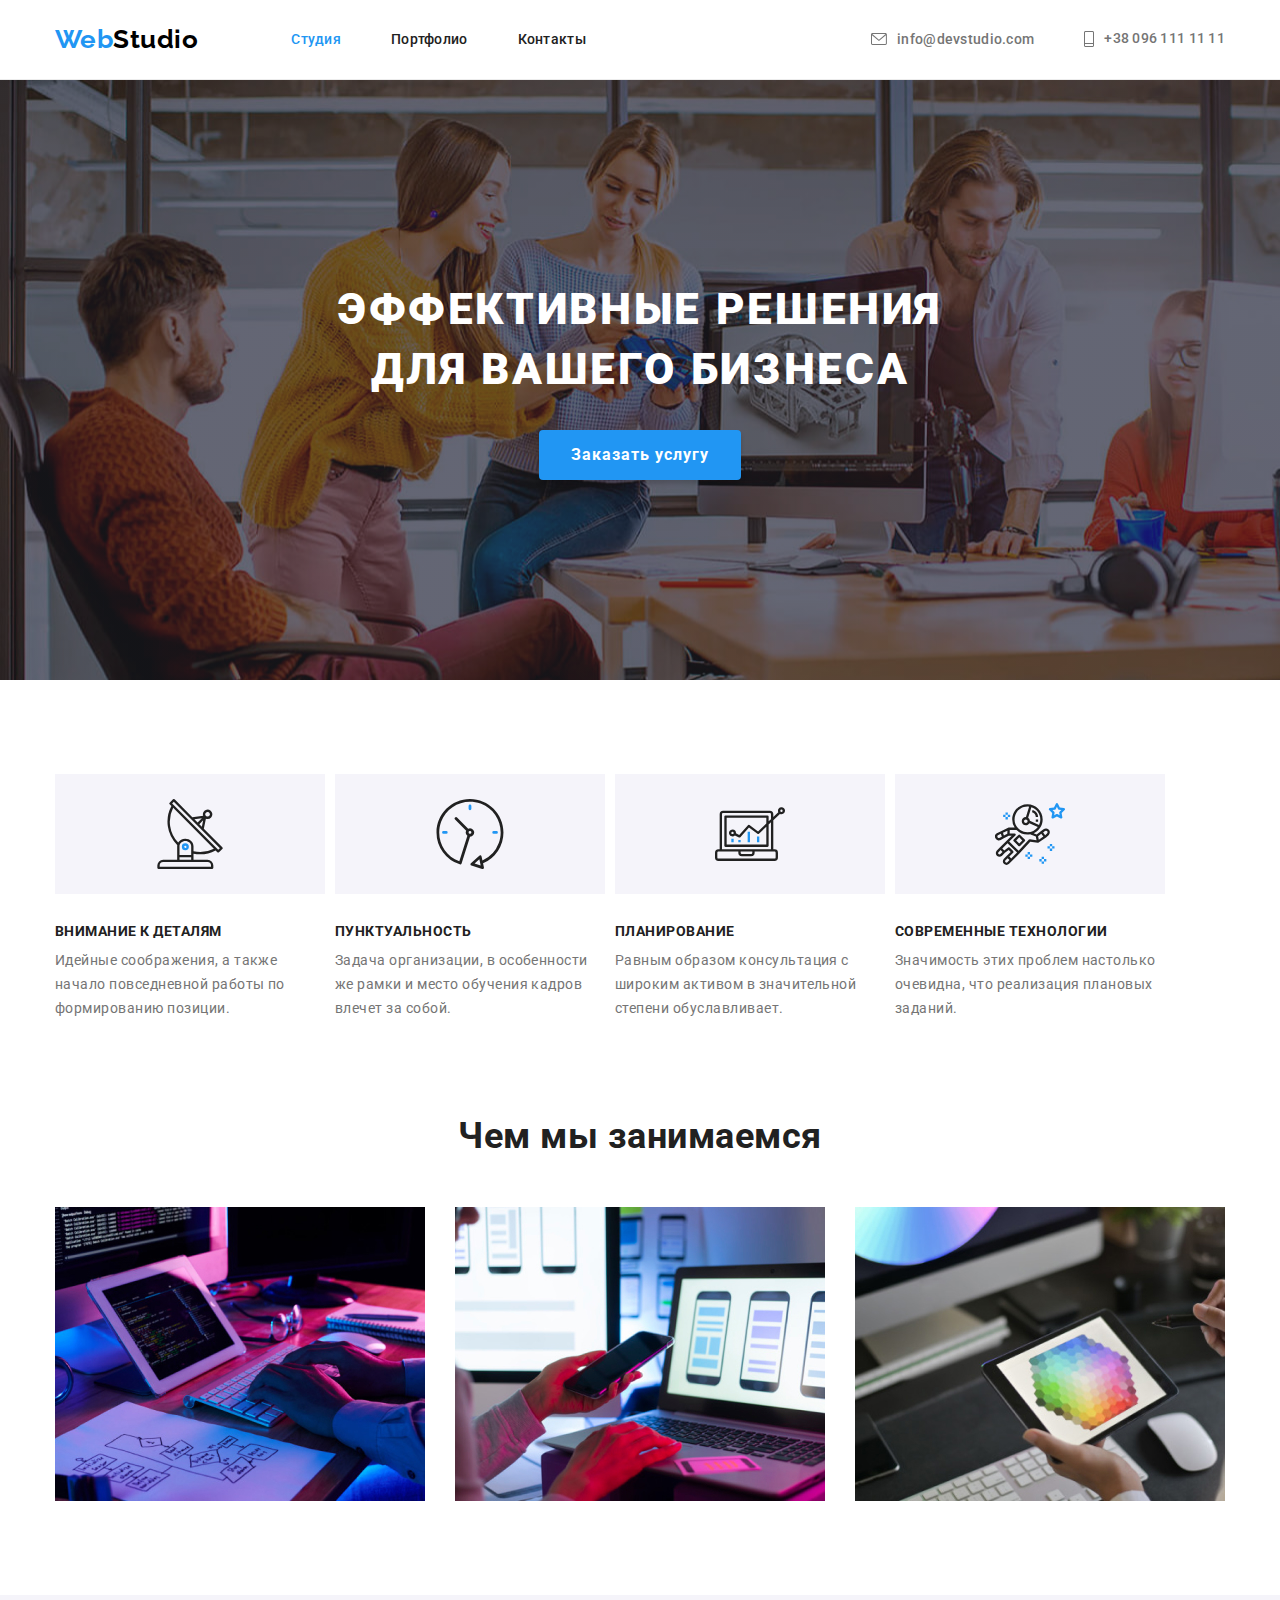
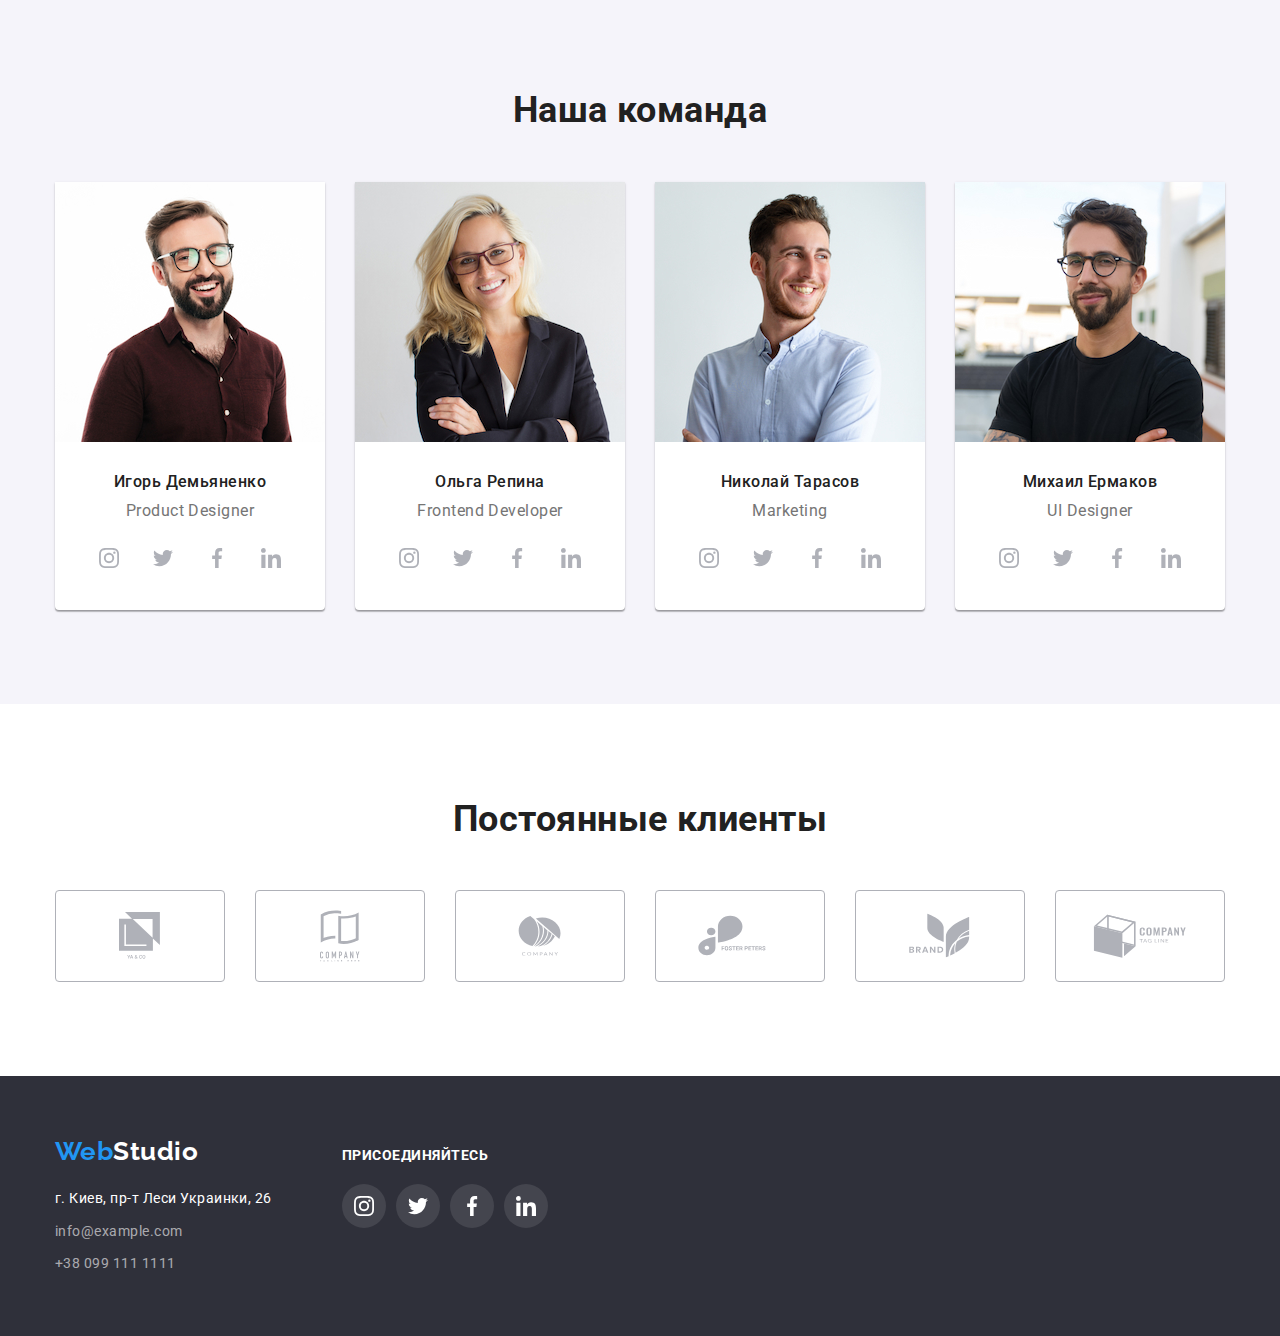
==== commit 8d82c6c6: "Делает правки по замечаниям от ментора" ====
--- a/index.html
+++ b/index.html
@@ -148,29 +148,28 @@
               <h3 class="section-subheading">Игорь Демьяненко</h3>
               <p class="profession" lang="en">Product Designer</p>
               <ul class="team-social-list list">
-                <li>
+                <li class="team-social-item">
                   <a class="team-social-item-link" href="">
                     <svg class="team-social-icon" width="20px" height="20px">
                       <use href="./images/svg/icons.svg#icon-instagram"></use>
                     </svg>
                   </a>
                 </li>
-                <li>
+                <li class="team-social-item">
                   <a class="team-social-item-link" href="" href="">
                     <svg class="team-social-icon" width="20px" height="20px">
                       <use href="./images/svg/icons.svg#icon-twitter"></use>
                     </svg>
                   </a>
                 </li>
-                <li>
+                <li class="team-social-item">
                   <a class="team-social-item-link" href="" href="">
                     <svg class="team-social-icon" width="20px" height="20px">
                       <use href="./images/svg/icons.svg#icon-facebook"></use>
                     </svg>
                   </a>
                 </li>
-                <!-- <-- class="team-social-item"? -->
-                <li>
+                <li class="team-social-item">
                   <a class="team-social-item-link" href="" href="">
                     <svg class="team-social-icon" width="20px" height="20px">
                       <use href="./images/svg/icons.svg#icon-linkedin"></use>
@@ -187,28 +186,28 @@
               <h3 class="section-subheading">Ольга Репина</h3>
               <p class="profession" lang="en">Frontend Developer</p>
               <ul class="team-social-list list">
-                <li>
+                <li class="team-social-item">
                   <a class="team-social-item-link" href="">
                     <svg class="team-social-icon" width="20px" height="20px">
                       <use href="./images/svg/icons.svg#icon-instagram"></use>
                     </svg>
                   </a>
                 </li>
-                <li>
+                <li class="team-social-item">
                   <a class="team-social-item-link" href="" href="">
                     <svg class="team-social-icon" width="20px" height="20px">
                       <use href="./images/svg/icons.svg#icon-twitter"></use>
                     </svg>
                   </a>
                 </li>
-                <li>
+                <li class="team-social-item">
                   <a class="team-social-item-link" href="" href="">
                     <svg class="team-social-icon" width="20px" height="20px">
                       <use href="./images/svg/icons.svg#icon-facebook"></use>
                     </svg>
                   </a>
                 </li>
-                <li>
+                <li class="team-social-item">
                   <a class="team-social-item-link" href="" href="">
                     <svg class="team-social-icon" width="20px" height="20px">
                       <use href="./images/svg/icons.svg#icon-linkedin"></use>
@@ -225,28 +224,28 @@
               <h3 class="section-subheading">Николай Тарасов</h3>
               <p class="profession" lang="en">Marketing</p>
               <ul class="team-social-list list">
-                <li>
+                <li class="team-social-item">
                   <a class="team-social-item-link" href="">
                     <svg class="team-social-icon" width="20px" height="20px">
                       <use href="./images/svg/icons.svg#icon-instagram"></use>
                     </svg>
                   </a>
                 </li>
-                <li>
+                <li class="team-social-item">
                   <a class="team-social-item-link" href="" href="">
                     <svg class="team-social-icon" width="20px" height="20px">
                       <use href="./images/svg/icons.svg#icon-twitter"></use>
                     </svg>
                   </a>
                 </li>
-                <li>
+                <li class="team-social-item">
                   <a class="team-social-item-link" href="" href="">
                     <svg class="team-social-icon" width="20px" height="20px">
                       <use href="./images/svg/icons.svg#icon-facebook"></use>
                     </svg>
                   </a>
                 </li>
-                <li>
+                <li class="team-social-item">
                   <a class="team-social-item-link" href="" href="">
                     <svg class="team-social-icon" width="20px" height="20px">
                       <use href="./images/svg/icons.svg#icon-linkedin"></use>
@@ -263,28 +262,28 @@
               <h3 class="section-subheading">Михаил Ермаков</h3>
               <p class="profession" lang="en">UI Designer</p>
               <ul class="team-social-list list">
-                <li>
+                <li class="team-social-item">
                   <a class="team-social-item-link" href="">
                     <svg class="team-social-icon" width="20px" height="20px">
                       <use href="./images/svg/icons.svg#icon-instagram"></use>
                     </svg>
                   </a>
                 </li>
-                <li>
+                <li class="team-social-item">
                   <a class="team-social-item-link" href="" href="">
                     <svg class="team-social-icon" width="20px" height="20px">
                       <use href="./images/svg/icons.svg#icon-twitter"></use>
                     </svg>
                   </a>
                 </li>
-                <li>
+                <li class="team-social-item">
                   <a class="team-social-item-link" href="" href="">
                     <svg class="team-social-icon" width="20px" height="20px">
                       <use href="./images/svg/icons.svg#icon-facebook"></use>
                     </svg>
                   </a>
                 </li>
-                <li>
+                <li class="team-social-item">
                   <a class="team-social-item-link" href="" href="">
                     <svg class="team-social-icon" width="20px" height="20px">
                       <use href="./images/svg/icons.svg#icon-linkedin"></use>
@@ -379,28 +378,28 @@
       <div class="social-contacts-container">
         <h3 class="footer-subheading">Присоединяйтесь</h3>
         <ul class="social-list list">
-          <li>
+          <li class="social-item">
             <a class="social-item-link" href="">
               <svg class="social-icon" width="20px" height="20px">
                 <use href="./images/svg/icons.svg#icon-instagram"></use>
               </svg>
             </a>
           </li>
-          <li>
+          <li class="social-item">
             <a class="social-item-link" href="" href="">
               <svg class="social-icon" width="20px" height="20px">
                 <use href="./images/svg/icons.svg#icon-twitter"></use>
               </svg>
             </a>
           </li>
-          <li>
+          <li class="social-item">
             <a class="social-item-link" href="" href="">
               <svg class="social-icon" width="20px" height="20px">
                 <use href="./images/svg/icons.svg#icon-facebook"></use>
               </svg>
             </a>
           </li>
-          <li>
+          <li class="social-item">
             <a class="social-item-link" href="" href="">
               <svg class="social-icon" width="20px" height="20px">
                 <use href="./images/svg/icons.svg#icon-linkedin"></use>
--- a/css/styles.css
+++ b/css/styles.css
@@ -314,14 +314,24 @@
   justify-content: space-between;
 }
 
+.team-social-item {
+  flex-basis: calc((100% - 30px) / 4);
+}
+
+.features-item:not(:last-child) {
+  margin-right: 10px;
+}
+
 .team-social-item-link {
   display: flex;
   justify-content: center;
   align-items: center;
-  width: 44px;
-  height: 44px;
+  padding-top: 12px;
+  padding-bottom: 12px;
+  width: 100%;
+  height: 100%;
+  border-radius: 50%;
   background-color: var(--main-background-color);
-  border-radius: 50%;
 }
 
 .team-social-item-link:hover,
@@ -351,14 +361,24 @@
   justify-content: space-between;
 }
 
+.clients-item {
+  flex-basis: calc((100% - 150px) / 6);
+}
+
+.clients-item:not(:last-child) {
+  margin-right: 30px;
+}
+
 .clients-item-link {
   border: 1px solid var(--icon-color);
   border-radius: 4px;
   display: flex;
   justify-content: center;
   align-items: center;
-  width: 170px;
-  height: 92px;
+  padding-top: 19px;
+  padding-bottom: 19px;
+  width: 100%;
+  height: 100%;
 }
 
 .clients-item-link:hover,
@@ -385,14 +405,11 @@
 
 .footer-container {
   display: flex;
+  align-items: baseline;
 }
 
 .contacts-container {
   margin-right: 70px;
-}
-
-.social-contacts-container {
-  padding-top: 12px;
 }
 
 .footer-subheading {
@@ -408,11 +425,14 @@
   justify-content: space-between;
 }
 
+.social-item:not(:last-child) {
+  margin-right: 10px;
+}
+
 .social-item-link {
   display: flex;
   justify-content: center;
   align-items: center;
-  margin-right: 10px;
   width: 44px;
   height: 44px;
   background-color: hsla(0, 0%, 100%, 0.1);
@@ -520,8 +540,8 @@
   margin: 15px;
 }
 
-.portfolio-item:focus,
-.portfolio-item:hover {
+.portfolio-item:hover,
+.portfolio-item:focus {
   box-shadow: 0px 1px 1px rgba(0, 0, 0, 0.12), 0px 4px 4px rgba(0, 0, 0, 0.06),
     1px 4px 6px rgba(0, 0, 0, 0.16);
 }
